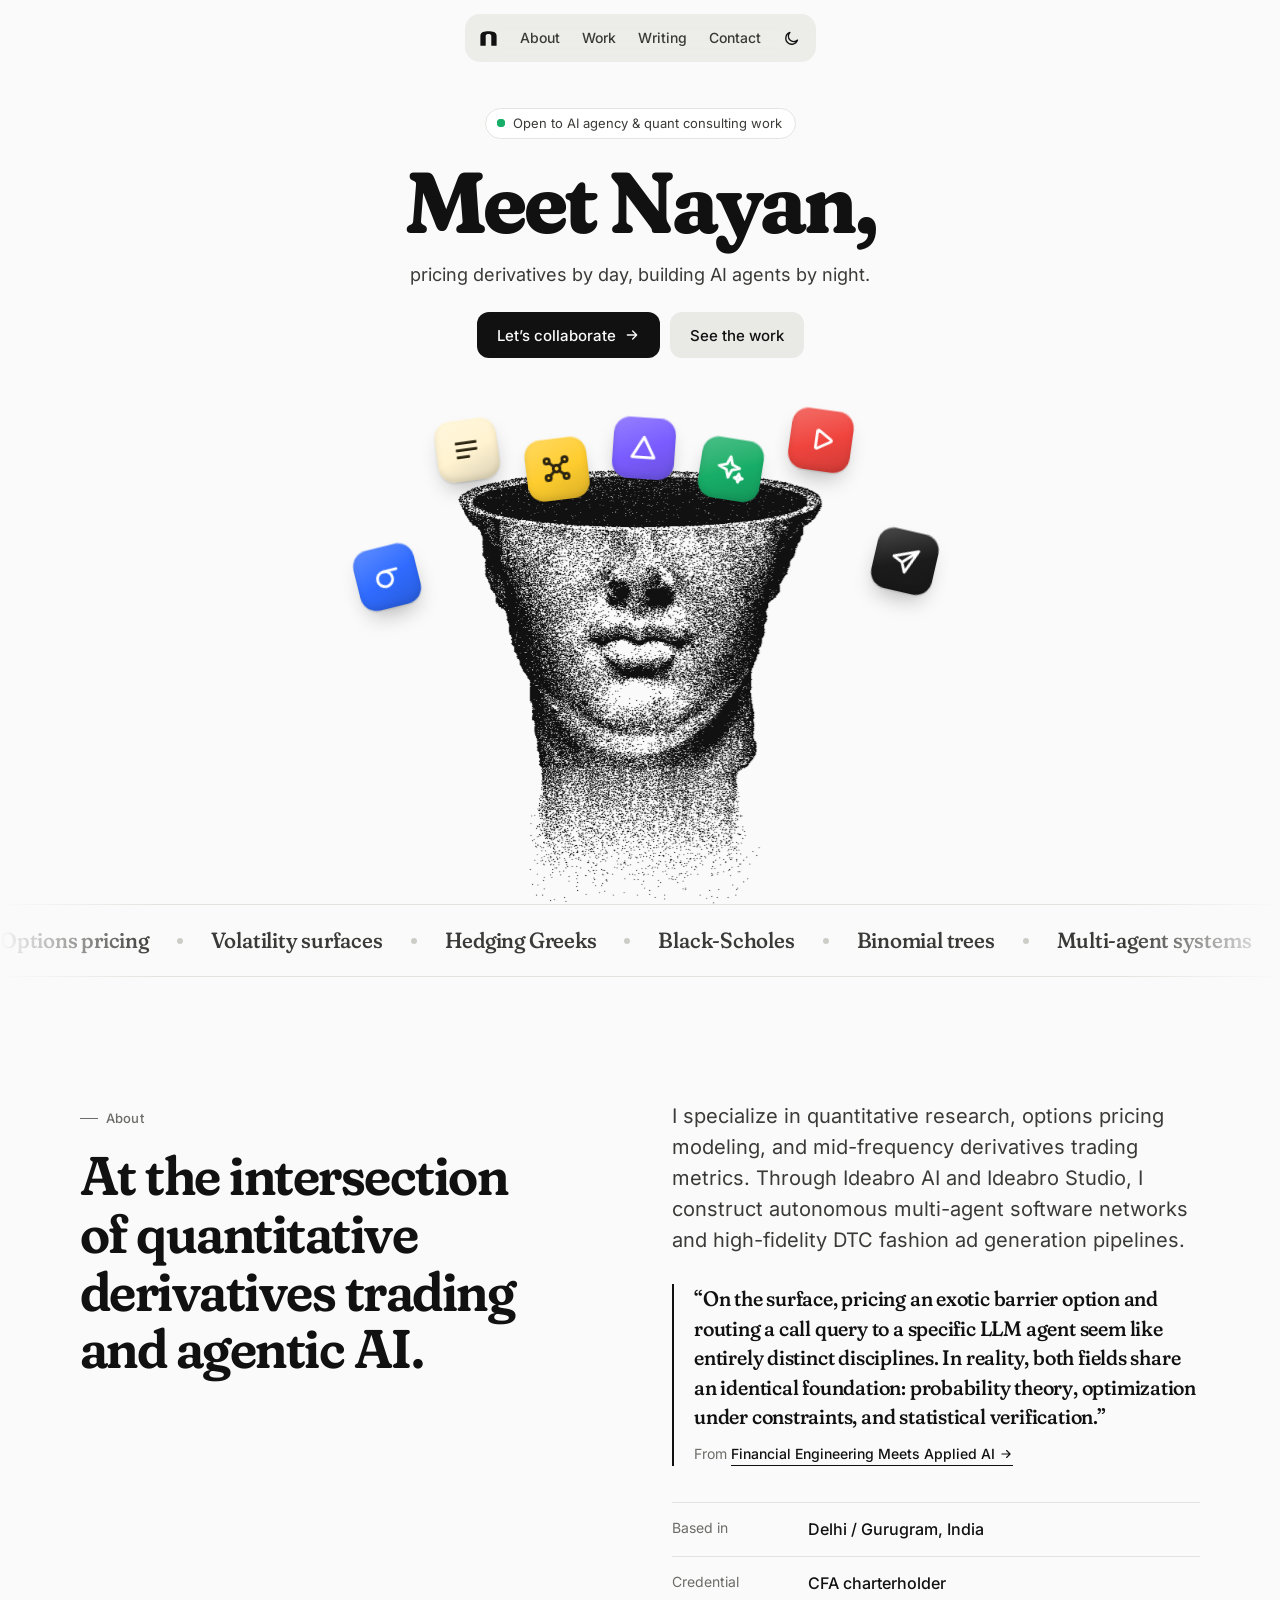
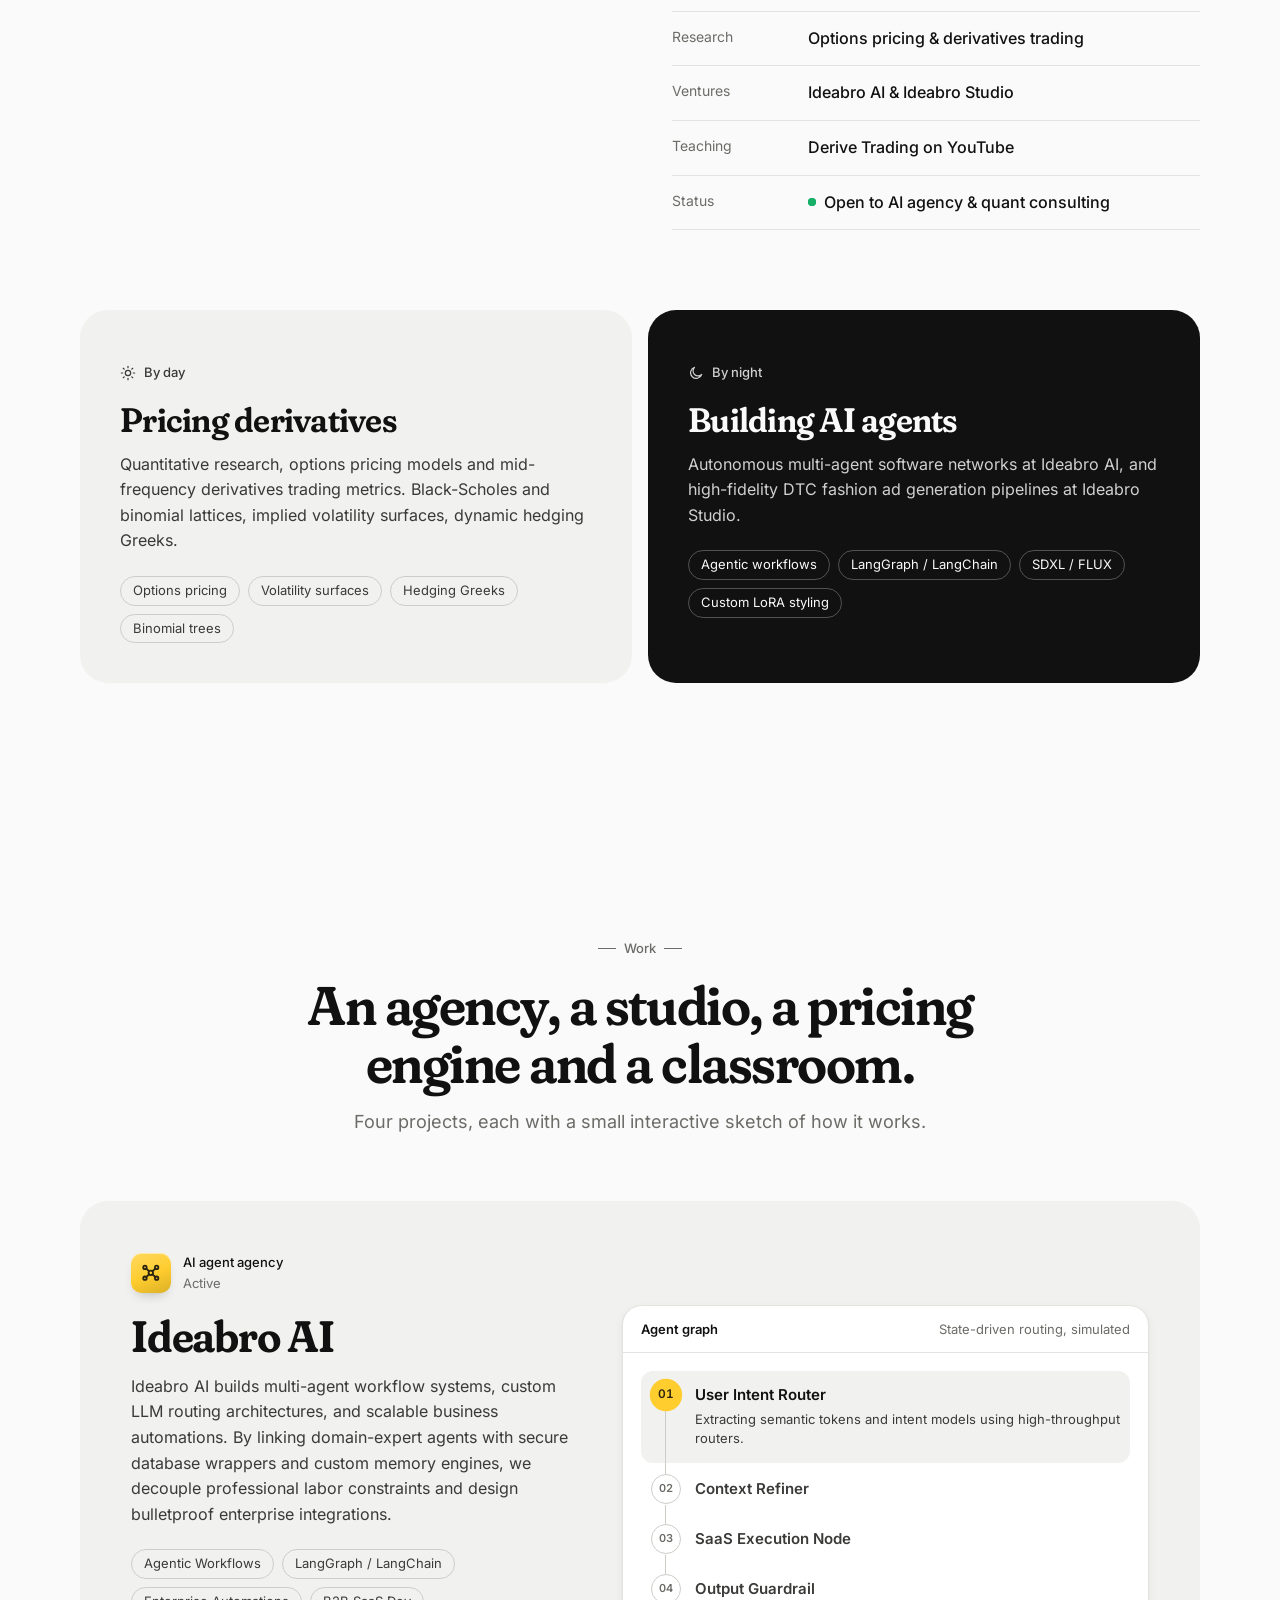
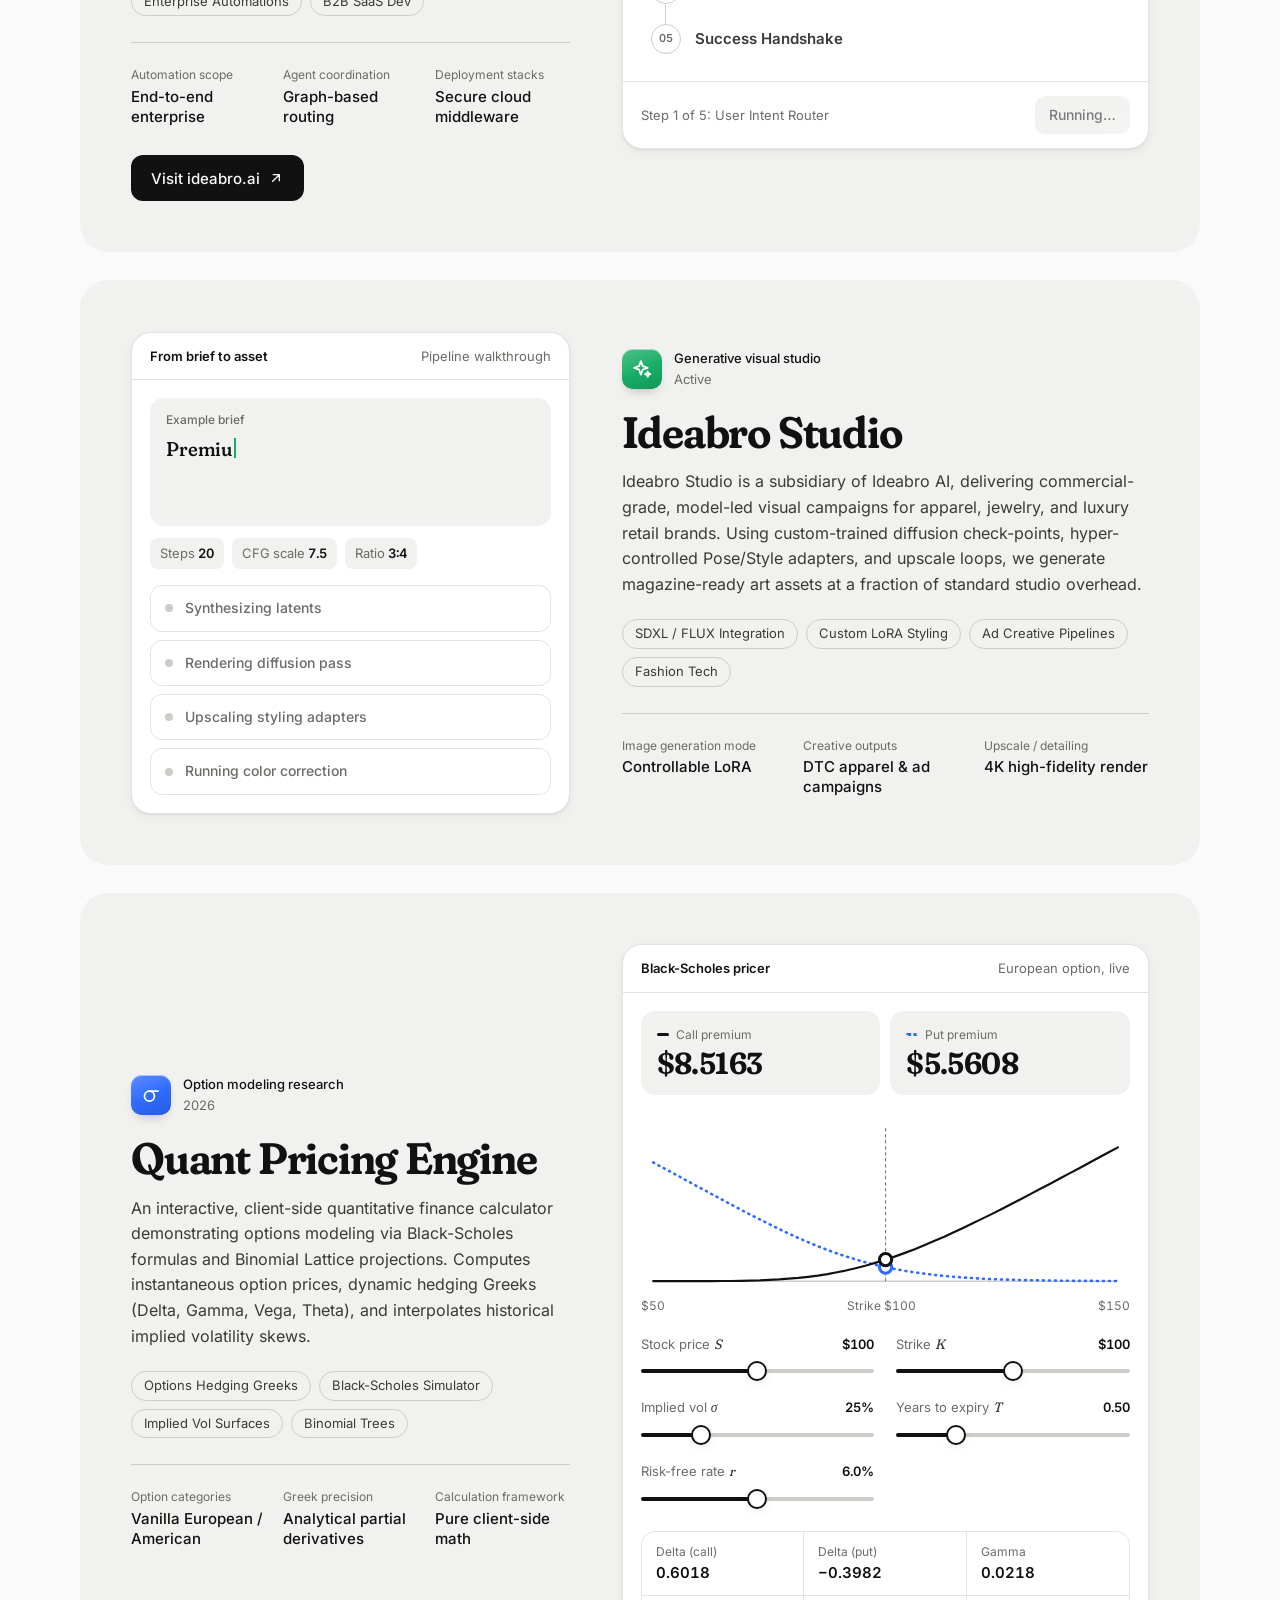
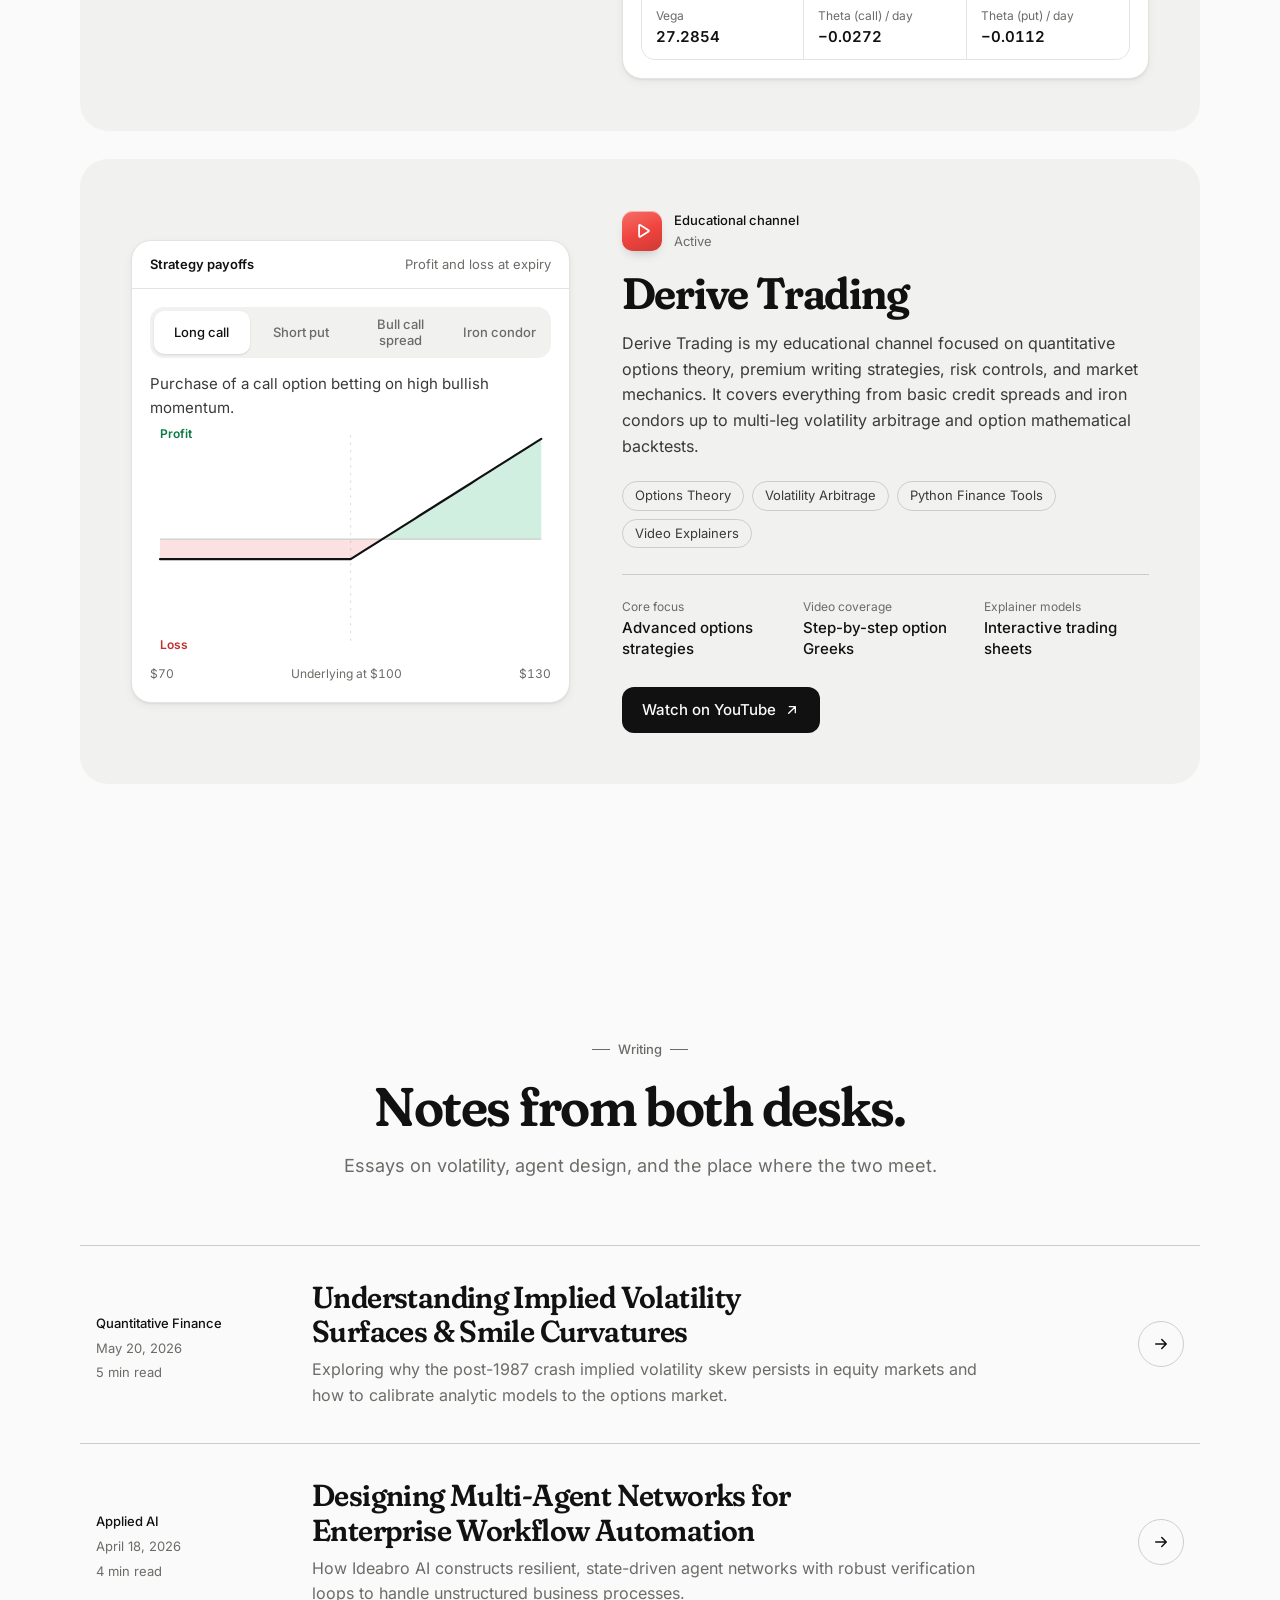
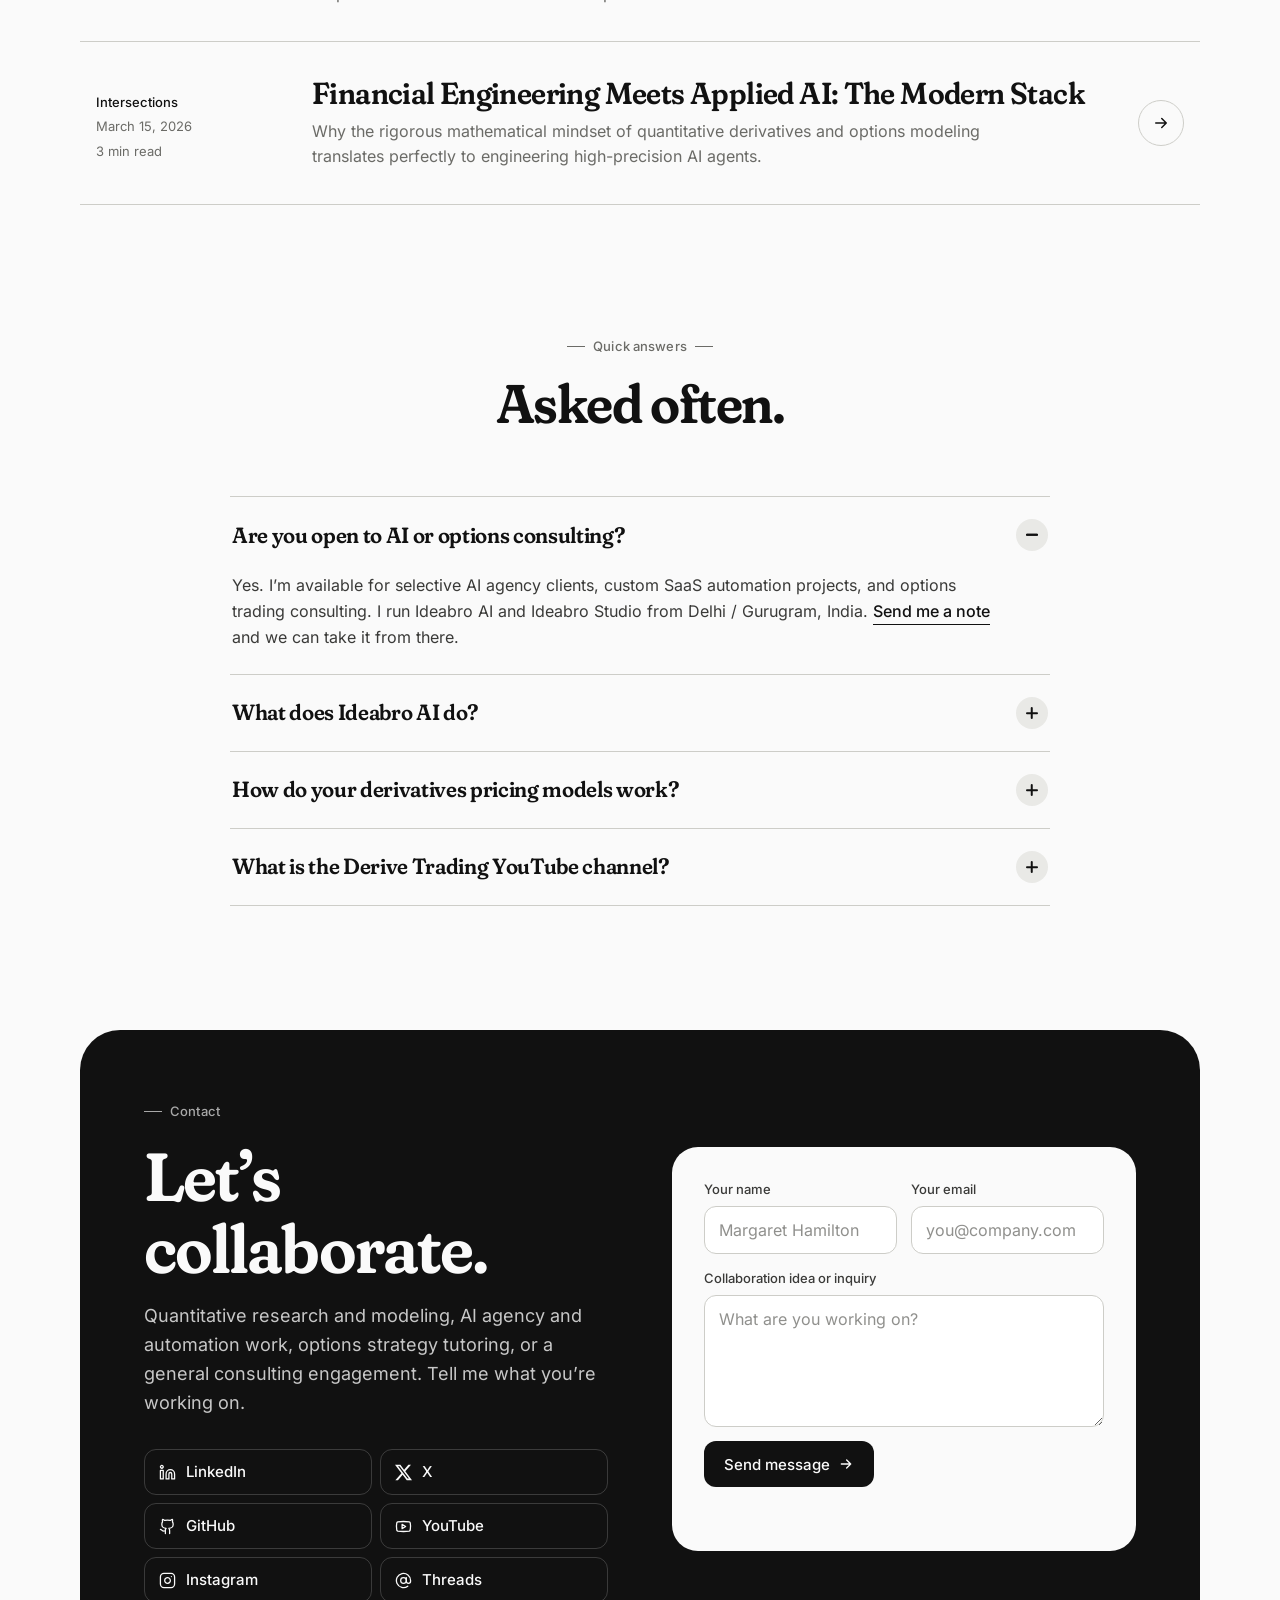
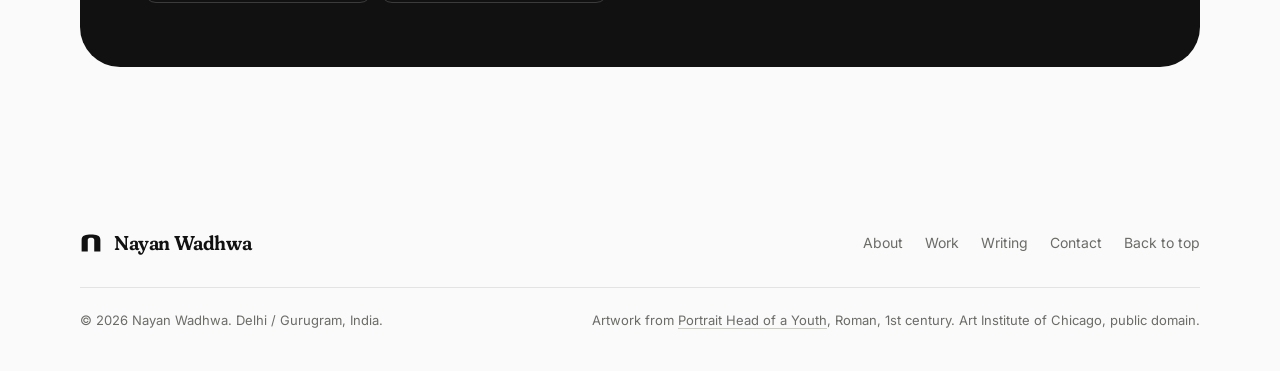
==== index.html @ 9f478b55 "Build personal portfolio site for Nayan Wadhwa A static, dependency-free site in an off-white, serif" ====
<!doctype html>
<html lang="en" data-theme="light">
<head>
  <meta charset="utf-8">
  <meta name="viewport" content="width=device-width, initial-scale=1, viewport-fit=cover">
  <title>Nayan Wadhwa, CFA | Quant researcher and founder of Ideabro AI</title>
  <meta name="description" content="Nayan Wadhwa, CFA. Pricing derivatives by day, building AI agents by night. Quantitative researcher and founder of Ideabro AI and Ideabro Studio, based in Delhi / Gurugram, India.">
  <meta name="author" content="Nayan Wadhwa">
  <meta name="theme-color" content="#fafafa">
  <link rel="canonical" href="https://nayanwadhwa.com/">

  <meta property="og:type" content="website">
  <meta property="og:site_name" content="Nayan Wadhwa">
  <meta property="og:title" content="Nayan Wadhwa, CFA | Quant researcher and founder of Ideabro AI">
  <meta property="og:description" content="Pricing derivatives by day, building AI agents by night.">
  <meta property="og:url" content="https://nayanwadhwa.com/">
  <meta property="og:image" content="https://nayanwadhwa.com/assets/img/og-image.png">
  <meta property="og:image:width" content="1200">
  <meta property="og:image:height" content="630">
  <meta property="og:image:alt" content="Meet Nayan: a stippled marble head, open at the top, with colourful icons floating out of it.">
  <meta name="twitter:card" content="summary_large_image">
  <meta name="twitter:creator" content="@thenayanwadhwa">

  <link rel="icon" href="favicon.svg" type="image/svg+xml">
  <link rel="apple-touch-icon" href="assets/img/apple-touch-icon.png">
  <link rel="manifest" href="site.webmanifest">
  <link rel="preload" href="assets/fonts/fraunces-var.woff2" as="font" type="font/woff2" crossorigin>
  <link rel="preload" href="assets/fonts/inter-var.woff2" as="font" type="font/woff2" crossorigin>

  <script>
    (function (d) {
      var r = d.documentElement;
      r.classList.add('js');
      try {
        var t = localStorage.getItem('nw-theme');
        if (t === 'dark' || t === 'light') r.setAttribute('data-theme', t);
      } catch (e) {}
      // If the main script never arrives, show everything anyway.
      setTimeout(function () {
        if (!r.classList.contains('is-ready')) r.classList.add('is-ready', 'no-motion');
      }, 3000);
    })(document);
  </script>
  <link rel="stylesheet" href="assets/css/styles.css">

  <script type="application/ld+json">
  {
    "@context": "https://schema.org",
    "@graph": [
      {
        "@type": "Person",
        "@id": "https://nayanwadhwa.com/#nayan",
        "name": "Nayan Wadhwa",
        "honorificSuffix": "CFA",
        "url": "https://nayanwadhwa.com/",
        "jobTitle": "Quantitative Researcher and Founder, Ideabro AI",
        "description": "Quantitative researcher specialising in options pricing and derivatives trading, and founder of Ideabro AI and Ideabro Studio.",
        "address": { "@type": "PostalAddress", "addressLocality": "Delhi / Gurugram", "addressCountry": "IN" },
        "worksFor": { "@type": "Organization", "name": "Ideabro AI", "url": "https://ideabro.ai" },
        "knowsAbout": ["Quantitative research", "Options pricing", "Derivatives trading", "Implied volatility surfaces", "Agentic AI", "Multi-agent systems", "Generative AI"],
        "sameAs": [
          "https://www.linkedin.com/in/nayanwadhwa/",
          "https://x.com/thenayanwadhwa",
          "https://github.com/thenayanwadhwa",
          "https://www.youtube.com/@thenayanwadhwa",
          "https://www.instagram.com/thenayanwadhwa",
          "https://www.threads.net/@thenayanwadhwa"
        ]
      },
      {
        "@type": "WebSite",
        "@id": "https://nayanwadhwa.com/#site",
        "url": "https://nayanwadhwa.com/",
        "name": "Nayan Wadhwa",
        "author": { "@id": "https://nayanwadhwa.com/#nayan" }
      }
    ]
  }
  </script>
</head>
<body>
  <!-- Icon sprite -->
  <svg width="0" height="0" style="position:absolute" aria-hidden="true" focusable="false">
    <symbol id="i-logo" viewBox="120 126 272 240"><path fill="currentColor" d="M140 350V205c0-53 55-63 116-63s116 10 116 63v145h-76V205c0-17-18-25-40-25s-40 8-40 25v145z"/></symbol>
    <symbol id="i-arrow" viewBox="0 0 24 24"><path fill="none" stroke="currentColor" stroke-width="2" stroke-linecap="round" stroke-linejoin="round" d="M5 12h14M13 6l6 6-6 6"/></symbol>
    <symbol id="i-out" viewBox="0 0 24 24"><path fill="none" stroke="currentColor" stroke-width="2" stroke-linecap="round" stroke-linejoin="round" d="M7 17 17 7M8 7h9v9"/></symbol>
    <symbol id="i-sun" viewBox="0 0 24 24"><circle cx="12" cy="12" r="4"/><path d="M12 2v2M12 20v2M4.9 4.9l1.4 1.4M17.7 17.7l1.4 1.4M2 12h2M20 12h2M6.3 17.7l-1.4 1.4M19.1 4.9l-1.4 1.4"/></symbol>
    <symbol id="i-moon" viewBox="0 0 24 24"><path d="M20.5 14.2A8.5 8.5 0 1 1 9.8 3.5a7 7 0 0 0 10.7 10.7z"/></symbol>
    <symbol id="t-quant" viewBox="0 0 24 24"><circle cx="10.5" cy="13.5" r="5.5"/><path d="M10.5 8H20"/></symbol>
    <symbol id="t-writing" viewBox="0 0 24 24"><path d="M5 7h14M5 12h14M5 17h8"/></symbol>
    <symbol id="t-agents" viewBox="0 0 24 24"><path d="M10.2 10.3 6.9 7.3M13.8 10.3l3.3-3M10.2 13.7l-3.3 3M13.8 13.7l3.3 3"/><circle cx="12" cy="12" r="2.5"/><circle cx="5.5" cy="6" r="1.9"/><circle cx="18.5" cy="6" r="1.9"/><circle cx="5.5" cy="18" r="1.9"/><circle cx="18.5" cy="18" r="1.9"/></symbol>
    <symbol id="t-about" viewBox="0 0 24 24"><path d="M12 4.5 20 19H4z"/></symbol>
    <symbol id="t-studio" viewBox="0 0 24 24"><path class="fill" d="M11 3.5 13 9l5.5 2L13 13l-2 5.5L9 13l-5.5-2L9 9zM18.5 15l.9 2.1 2.1.9-2.1.9-.9 2.1-.9-2.1-2.1-.9 2.1-.9z"/></symbol>
    <symbol id="t-derive" viewBox="0 0 24 24"><path class="fill" d="M9 6.2v11.6a.8.8 0 0 0 1.2.7l9.3-5.8a.8.8 0 0 0 0-1.4l-9.3-5.8a.8.8 0 0 0-1.2.7z"/></symbol>
    <symbol id="t-contact" viewBox="0 0 24 24"><path d="M20.5 3.5 13.6 20.3l-3.2-6.7-6.7-3.2zM10.4 13.6l10.1-10.1"/></symbol>
    <symbol id="s-linkedin" viewBox="0 0 24 24"><g fill="none" stroke="currentColor" stroke-width="1.8" stroke-linecap="round" stroke-linejoin="round"><path d="M16 8a6 6 0 0 1 6 6v7h-4v-7a2 2 0 0 0-4 0v7h-4v-7a6 6 0 0 1 6-6z"/><rect width="4" height="12" x="2" y="9"/><circle cx="4" cy="4" r="2"/></g></symbol>
    <symbol id="s-x" viewBox="0 0 24 24"><path fill="currentColor" d="M18.901 1.153h3.68l-8.04 9.19L24 22.846h-7.406l-5.8-7.584-6.638 7.584H.474l8.6-9.83L0 1.154h7.594l5.243 6.932ZM17.61 20.644h2.039L6.486 3.24H4.298Z"/></symbol>
    <symbol id="s-github" viewBox="0 0 24 24"><g fill="none" stroke="currentColor" stroke-width="1.8" stroke-linecap="round" stroke-linejoin="round"><path d="M15 22v-4a4.8 4.8 0 0 0-1-3.5c3 0 6-2 6-5.5.08-1.25-.27-2.48-1-3.5.28-1.15.28-2.35 0-3.5 0 0-1 0-3 1.5-2.64-.5-5.36-.5-8 0C6 2 5 2 5 2c-.3 1.15-.3 2.35 0 3.5A5.403 5.403 0 0 0 4 9c0 3.5 3 5.5 6 5.5-.39.49-.68 1.05-.85 1.65-.17.6-.22 1.23-.15 1.85v4"/><path d="M9 18c-4.51 2-5-2-7-2"/></g></symbol>
    <symbol id="s-youtube" viewBox="0 0 24 24"><g fill="none" stroke="currentColor" stroke-width="1.8" stroke-linecap="round" stroke-linejoin="round"><path d="M2.5 17a24.12 24.12 0 0 1 0-10 2 2 0 0 1 1.4-1.4 49.56 49.56 0 0 1 16.2 0A2 2 0 0 1 21.5 7a24.12 24.12 0 0 1 0 10 2 2 0 0 1-1.4 1.4 49.55 49.55 0 0 1-16.2 0A2 2 0 0 1 2.5 17"/><path d="m10 15 5-3-5-3z"/></g></symbol>
    <symbol id="s-instagram" viewBox="0 0 24 24"><g fill="none" stroke="currentColor" stroke-width="1.8" stroke-linecap="round" stroke-linejoin="round"><rect width="20" height="20" x="2" y="2" rx="5" ry="5"/><path d="M16 11.37A4 4 0 1 1 12.63 8 4 4 0 0 1 16 11.37z"/><path d="M17.5 6.5h.01"/></g></symbol>
    <symbol id="s-threads" viewBox="0 0 24 24"><g fill="none" stroke="currentColor" stroke-width="1.8" stroke-linecap="round" stroke-linejoin="round"><circle cx="12" cy="12" r="4"/><path d="M16 8v5a3 3 0 0 0 6 0v-1a10 10 0 1 0-4 8"/></g></symbol>
  </svg>

  <a class="skip" href="#main">Skip to content</a>

  <header class="nav" data-nav>
    <nav class="nav__pill" aria-label="Primary">
      <a class="nav__logo" href="#top" aria-label="Nayan Wadhwa, back to top">
        <svg aria-hidden="true"><use href="#i-logo"/></svg>
      </a>
      <ul class="nav__links">
        <li><a href="#about">About</a></li>
        <li><a href="#work">Work</a></li>
        <li><a href="#writing">Writing</a></li>
        <li><a href="#contact">Contact</a></li>
        <li class="nav__thumb" aria-hidden="true"></li>
      </ul>
      <button class="nav__theme" type="button" data-theme-toggle aria-pressed="false" aria-label="Switch to dark theme">
        <svg class="i-moon" aria-hidden="true"><use href="#i-moon"/></svg>
        <svg class="i-sun" aria-hidden="true"><use href="#i-sun"/></svg>
      </button>
    </nav>
  </header>

  <main id="main">
    <!-- Hero -->
    <section class="hero" id="top">
      <p class="hero__status" data-enter style="--i:0"><span class="dot" aria-hidden="true"></span>Open to AI agency &amp; quant consulting work</p>

      <h1 class="hero__title">
        <span data-enter style="--i:1">Meet</span>
        <span data-enter style="--i:2">Nayan<span class="sr-only"> Wadhwa, CFA</span>,</span>
      </h1>

      <div class="hero__sub" data-enter style="--i:3">
        <p class="sr-only">Pricing derivatives by day, building AI agents by night. Quant researcher, CFA charterholder and founder of Ideabro AI.</p>
        <div class="rotator" data-rotator aria-hidden="true">
          <span class="rotator__item is-active">pricing derivatives by day, building AI agents by night.</span>
          <span class="rotator__item">quant researcher, CFA charterholder and founder of Ideabro AI.</span>
          <span class="rotator__item">at the intersection of quantitative derivatives trading and agentic AI.</span>
        </div>
      </div>

      <div class="hero__cta" data-enter style="--i:4">
        <a class="btn btn--primary" href="#contact">Let’s collaborate <svg aria-hidden="true"><use href="#i-arrow"/></svg></a>
        <a class="btn btn--quiet" href="#work">See the work</a>
      </div>

      <div class="mind" data-mind>
        <div class="mind__stage">
          <img class="mind__head mind__head--light" src="assets/img/head-light-500.webp"
               srcset="assets/img/head-light-500.webp 500w, assets/img/head-light-1000.webp 1000w"
               sizes="(min-width: 760px) 440px, 68vw" width="1000" height="1150"
               alt="A stippled classical marble head, open at the top, with ideas floating out of it."
               fetchpriority="high" decoding="async" draggable="false">
          <img class="mind__head mind__head--dark" src="assets/img/head-dark-500.webp"
               srcset="assets/img/head-dark-500.webp 500w, assets/img/head-dark-1000.webp 1000w"
               sizes="(min-width: 760px) 440px, 68vw" width="1000" height="1150"
               alt="A stippled classical marble head, open at the top, with ideas floating out of it."
               loading="lazy" decoding="async" draggable="false">

          <ul aria-label="What’s on Nayan’s mind">
            <li class="slot" style="--x:12;--y:38;--xm:7;--ym:33;--depth:1.3">
              <a class="tile" href="#pricing-engine" style="--r:-14deg;--i:0;--dur:6.2s">
                <span class="tile__face t-quant"><svg aria-hidden="true"><use href="#t-quant"/></svg></span>
                <span class="tile__tip">Quant Pricing Engine</span>
              </a>
            </li>
            <li class="slot" style="--x:24;--y:14;--xm:18;--ym:15;--depth:0.85">
              <a class="tile" href="#writing" style="--r:-8deg;--i:1;--dur:7.1s;--delay:-2s">
                <span class="tile__face t-writing"><svg aria-hidden="true"><use href="#t-writing"/></svg></span>
                <span class="tile__tip">Writing</span>
              </a>
            </li>
            <li class="slot" style="--x:37.5;--y:17.5;--xm:31;--ym:31.5;--depth:0.5">
              <a class="tile" href="#ideabro-ai" style="--r:-7deg;--i:2;--dur:5.6s;--delay:-1s">
                <span class="tile__face t-agents"><svg aria-hidden="true"><use href="#t-agents"/></svg></span>
                <span class="tile__tip">Ideabro AI</span>
              </a>
            </li>
            <li class="slot" style="--x:50.5;--y:13.5;--xm:50;--ym:29.5;--depth:0.35">
              <a class="tile" href="#about" style="--r:4deg;--i:3;--dur:6.8s;--delay:-3s">
                <span class="tile__face t-about"><svg aria-hidden="true"><use href="#t-about"/></svg></span>
                <span class="tile__tip">About Nayan</span>
              </a>
            </li>
            <li class="slot" style="--x:63.5;--y:17.5;--xm:69;--ym:31.5;--depth:0.5">
              <a class="tile" href="#ideabro-studio" style="--r:9deg;--i:4;--dur:5.9s;--delay:-4s">
                <span class="tile__face t-studio"><svg aria-hidden="true"><use href="#t-studio"/></svg></span>
                <span class="tile__tip">Ideabro Studio</span>
              </a>
            </li>
            <li class="slot" style="--x:77;--y:12;--xm:82;--ym:13.5;--depth:0.85">
              <a class="tile" href="#derive-trading" style="--r:8deg;--i:5;--dur:7.4s;--delay:-1.5s">
                <span class="tile__face t-derive"><svg aria-hidden="true"><use href="#t-derive"/></svg></span>
                <span class="tile__tip">Derive Trading</span>
              </a>
            </li>
            <li class="slot" style="--x:89.5;--y:35;--xm:93;--ym:31;--depth:1.3">
              <a class="tile" href="#contact" style="--r:13deg;--i:6;--dur:6.5s;--delay:-2.5s">
                <span class="tile__face t-contact"><svg aria-hidden="true"><use href="#t-contact"/></svg></span>
                <span class="tile__tip">Say hello</span>
              </a>
            </li>
          </ul>
        </div>
      </div>
    </section>

    <!-- Marquee -->
    <div class="marquee" aria-hidden="true">
      <div class="marquee__track">
        <span>Options pricing</span><i></i><span>Volatility surfaces</span><i></i><span>Hedging Greeks</span><i></i><span>Black-Scholes</span><i></i><span>Binomial trees</span><i></i><span>Multi-agent systems</span><i></i><span>LangGraph</span><i></i><span>LLM routing</span><i></i><span>Diffusion pipelines</span><i></i><span>Custom LoRA</span><i></i><span>Volatility arbitrage</span><i></i><span>Python</span><i></i>
      </div>
      <div class="marquee__track" aria-hidden="true">
        <span>Options pricing</span><i></i><span>Volatility surfaces</span><i></i><span>Hedging Greeks</span><i></i><span>Black-Scholes</span><i></i><span>Binomial trees</span><i></i><span>Multi-agent systems</span><i></i><span>LangGraph</span><i></i><span>LLM routing</span><i></i><span>Diffusion pipelines</span><i></i><span>Custom LoRA</span><i></i><span>Volatility arbitrage</span><i></i><span>Python</span><i></i>
      </div>
    </div>

    <!-- About -->
    <section class="section" id="about" aria-labelledby="about-title">
      <div class="wrap about__grid">
        <div class="about__intro" data-reveal>
          <p class="eyebrow">About</p>
          <h2 class="display" id="about-title">At the intersection of quantitative derivatives trading and agentic AI.</h2>
        </div>

        <div data-reveal style="--i:1">
          <p class="about__lead">I specialize in quantitative research, options pricing modeling, and mid-frequency derivatives trading metrics. Through Ideabro AI and Ideabro Studio, I construct autonomous multi-agent software networks and high-fidelity DTC fashion ad generation pipelines.</p>

          <blockquote class="pull">
            <p>“On the surface, pricing an exotic barrier option and routing a call query to a specific LLM agent seem like entirely distinct disciplines. In reality, both fields share an identical foundation: probability theory, optimization under constraints, and statistical verification.”</p>
            <footer>From <a class="link" href="writing/quant-ai-convergence.html">Financial Engineering Meets Applied AI <svg aria-hidden="true"><use href="#i-arrow"/></svg></a></footer>
          </blockquote>

          <dl class="facts">
            <div><dt>Based in</dt><dd>Delhi / Gurugram, India</dd></div>
            <div><dt>Credential</dt><dd>CFA charterholder</dd></div>
            <div><dt>Research</dt><dd>Options pricing &amp; derivatives trading</dd></div>
            <div><dt>Ventures</dt><dd>Ideabro AI &amp; Ideabro Studio</dd></div>
            <div><dt>Teaching</dt><dd>Derive Trading on YouTube</dd></div>
            <div><dt>Status</dt><dd><span class="dot" aria-hidden="true"></span>Open to AI agency &amp; quant consulting</dd></div>
          </dl>
        </div>
      </div>

      <div class="wrap duo">
        <article class="duo__card" data-reveal>
          <p class="duo__when"><svg aria-hidden="true"><use href="#i-sun"/></svg>By day</p>
          <h3>Pricing derivatives</h3>
          <p>Quantitative research, options pricing models and mid-frequency derivatives trading metrics. Black-Scholes and binomial lattices, implied volatility surfaces, dynamic hedging Greeks.</p>
          <ul class="chips" aria-label="Topics">
            <li>Options pricing</li><li>Volatility surfaces</li><li>Hedging Greeks</li><li>Binomial trees</li>
          </ul>
        </article>
        <article class="duo__card duo__card--night" data-reveal style="--i:1">
          <p class="duo__when"><svg aria-hidden="true"><use href="#i-moon"/></svg>By night</p>
          <h3>Building AI agents</h3>
          <p>Autonomous multi-agent software networks at Ideabro AI, and high-fidelity DTC fashion ad generation pipelines at Ideabro Studio.</p>
          <ul class="chips" aria-label="Topics">
            <li>Agentic workflows</li><li>LangGraph / LangChain</li><li>SDXL / FLUX</li><li>Custom LoRA styling</li>
          </ul>
        </article>
      </div>
    </section>

    <!-- Work -->
    <section class="section" id="work" aria-labelledby="work-title">
      <div class="wrap">
        <header class="section__head" data-reveal>
          <p class="eyebrow">Work</p>
          <h2 class="display" id="work-title">An agency, a studio, a pricing engine and a classroom.</h2>
          <p class="section__lede">Four projects, each with a small interactive sketch of how it works.</p>
        </header>

        <div class="projects">
          <!-- Ideabro AI -->
          <article class="project" id="ideabro-ai" data-reveal>
            <div class="project__info">
              <p class="project__meta"><span class="tile__face t-agents"><svg aria-hidden="true"><use href="#t-agents"/></svg></span><span><b>AI agent agency</b>Active</span></p>
              <h3>Ideabro AI</h3>
              <p class="project__text">Ideabro AI builds multi-agent workflow systems, custom LLM routing architectures, and scalable business automations. By linking domain-expert agents with secure database wrappers and custom memory engines, we decouple professional labor constraints and design bulletproof enterprise integrations.</p>
              <ul class="chips" aria-label="Focus areas">
                <li>Agentic Workflows</li><li>LangGraph / LangChain</li><li>Enterprise Automations</li><li>B2B SaaS Dev</li>
              </ul>
              <dl class="specs">
                <div><dt>Automation scope</dt><dd>End-to-end enterprise</dd></div>
                <div><dt>Agent coordination</dt><dd>Graph-based routing</dd></div>
                <div><dt>Deployment stacks</dt><dd>Secure cloud middleware</dd></div>
              </dl>
              <p class="project__cta"><a class="btn btn--primary" href="https://ideabro.ai" target="_blank" rel="noopener">Visit ideabro.ai <svg class="i-out" aria-hidden="true"><use href="#i-out"/></svg></a></p>
            </div>

            <div class="demo" data-graph>
              <div class="demo__bar"><b>Agent graph</b><span>State-driven routing, simulated</span></div>
              <div class="demo__body">
                <ol class="steps is-static">
                  <li class="step" data-name="User Intent Router"><span class="step__n">01</span><div><b>User Intent Router</b><p><span>Extracting semantic tokens and intent models using high-throughput routers.</span></p></div></li>
                  <li class="step" data-name="Context Refiner"><span class="step__n">02</span><div><b>Context Refiner</b><p><span>Injecting custom internal agent memory arrays and past conversation historical files.</span></p></div></li>
                  <li class="step" data-name="SaaS Execution Node"><span class="step__n">03</span><div><b>SaaS Execution Node</b><p><span>Querying B2B database endpoints and orchestrating client workflow integrations.</span></p></div></li>
                  <li class="step" data-name="Output Guardrail"><span class="step__n">04</span><div><b>Output Guardrail</b><p><span>Running deterministic validation loops and checking formats against strict schemas.</span></p></div></li>
                  <li class="step" data-name="Success Handshake"><span class="step__n">05</span><div><b>Success Handshake</b><p><span>Delivering fully compiled outputs back to the central enterprise server.</span></p></div></li>
                </ol>
              </div>
              <div class="demo__foot">
                <span data-graph-status>Workflow ready</span>
                <button class="btn btn--quiet btn--small" type="button" data-graph-run>Run the graph</button>
              </div>
            </div>
          </article>

          <!-- Ideabro Studio -->
          <article class="project" id="ideabro-studio" data-reveal>
            <div class="project__info">
              <p class="project__meta"><span class="tile__face t-studio"><svg aria-hidden="true"><use href="#t-studio"/></svg></span><span><b>Generative visual studio</b>Active</span></p>
              <h3>Ideabro Studio</h3>
              <p class="project__text">Ideabro Studio is a subsidiary of Ideabro AI, delivering commercial-grade, model-led visual campaigns for apparel, jewelry, and luxury retail brands. Using custom-trained diffusion check-points, hyper-controlled Pose/Style adapters, and upscale loops, we generate magazine-ready art assets at a fraction of standard studio overhead.</p>
              <ul class="chips" aria-label="Focus areas">
                <li>SDXL / FLUX Integration</li><li>Custom LoRA Styling</li><li>Ad Creative Pipelines</li><li>Fashion Tech</li>
              </ul>
              <dl class="specs">
                <div><dt>Image generation mode</dt><dd>Controllable LoRA</dd></div>
                <div><dt>Creative outputs</dt><dd>DTC apparel &amp; ad campaigns</dd></div>
                <div><dt>Upscale / detailing</dt><dd>4K high-fidelity render</dd></div>
              </dl>
            </div>

            <div class="demo" data-studio>
              <div class="demo__bar"><b>From brief to asset</b><span>Pipeline walkthrough</span></div>
              <div class="demo__body">
                <p class="brief"><small>Example brief</small><span data-brief>Premium linen summer jacket worn by a male model on a New Delhi sunset terrace</span><span class="caret" aria-hidden="true"></span></p>
                <ul class="params" aria-label="Render settings">
                  <li>Steps <b>20</b></li><li>CFG scale <b>7.5</b></li><li>Ratio <b>3:4</b></li>
                </ul>
                <ol class="pipe" aria-label="Pipeline stages">
                  <li><i></i><span>Synthesizing latents</span></li>
                  <li><i></i><span>Rendering diffusion pass</span></li>
                  <li><i></i><span>Upscaling styling adapters</span></li>
                  <li><i></i><span>Running color correction</span></li>
                </ol>
              </div>
            </div>
          </article>

          <!-- Quant Pricing Engine -->
          <article class="project" id="pricing-engine" data-reveal>
            <div class="project__info">
              <p class="project__meta"><span class="tile__face t-quant"><svg aria-hidden="true"><use href="#t-quant"/></svg></span><span><b>Option modeling research</b>2026</span></p>
              <h3>Quant Pricing Engine</h3>
              <p class="project__text">An interactive, client-side quantitative finance calculator demonstrating options modeling via Black-Scholes formulas and Binomial Lattice projections. Computes instantaneous option prices, dynamic hedging Greeks (Delta, Gamma, Vega, Theta), and interpolates historical implied volatility skews.</p>
              <ul class="chips" aria-label="Focus areas">
                <li>Options Hedging Greeks</li><li>Black-Scholes Simulator</li><li>Implied Vol Surfaces</li><li>Binomial Trees</li>
              </ul>
              <dl class="specs">
                <div><dt>Option categories</dt><dd>Vanilla European / American</dd></div>
                <div><dt>Greek precision</dt><dd>Analytical partial derivatives</dd></div>
                <div><dt>Calculation framework</dt><dd>Pure client-side math</dd></div>
              </dl>
            </div>

            <div class="demo" data-pricer>
              <div class="demo__bar"><b>Black-Scholes pricer</b><span>European option, live</span></div>
              <div class="demo__body pricer">
                <div class="quotes">
                  <div class="quote"><span>Call premium</span><strong data-out="call">$8.5163</strong></div>
                  <div class="quote quote--put"><span>Put premium</span><strong data-out="put">$5.5608</strong></div>
                </div>

                <figure class="plot">
                  <svg class="chart" viewBox="0 0 320 116" role="img" aria-label="Call and put value plotted against the spot price">
                  <line class="axis" x1="8" y1="110" x2="312" y2="110"/>
                  <line class="grid" data-k-line x1="160" y1="10" x2="160" y2="110"/>
                  <line class="spot" data-s-line x1="160" y1="10" x2="160" y2="110"/>
                  <path class="curve curve--put" data-put-curve d=""/>
                  <path class="curve" data-call-curve d=""/>
                  <circle class="knob knob--put" data-put-knob cx="160" cy="110" r="4"/>
                  <circle class="knob" data-call-knob cx="160" cy="110" r="4"/>
                  </svg>
                  <figcaption class="plot__axis"><span>$50</span><span data-k-label>Strike $100</span><span>$150</span></figcaption>
                </figure>

                <div class="fields">
                  <label class="field"><span>Stock price <i>S</i></span><output data-val="S">$100</output>
                    <input type="range" data-in="S" min="50" max="150" step="1" value="100"></label>
                  <label class="field"><span>Strike <i>K</i></span><output data-val="K">$100</output>
                    <input type="range" data-in="K" min="50" max="150" step="1" value="100"></label>
                  <label class="field"><span>Implied vol <i>σ</i></span><output data-val="v">25%</output>
                    <input type="range" data-in="v" min="5" max="90" step="1" value="25"></label>
                  <label class="field"><span>Years to expiry <i>T</i></span><output data-val="T">0.50</output>
                    <input type="range" data-in="T" min="0.05" max="2" step="0.05" value="0.5"></label>
                  <label class="field"><span>Risk-free rate <i>r</i></span><output data-val="r">6.0%</output>
                    <input type="range" data-in="r" min="0" max="12" step="0.5" value="6"></label>
                </div>

                <dl class="greeks">
                  <div><dt>Delta (call)</dt><dd data-out="dCall">0.6018</dd></div>
                  <div><dt>Delta (put)</dt><dd data-out="dPut">−0.3982</dd></div>
                  <div><dt>Gamma</dt><dd data-out="gamma">0.0218</dd></div>
                  <div><dt>Vega</dt><dd data-out="vega">27.2854</dd></div>
                  <div><dt>Theta (call) / day</dt><dd data-out="tCall">−0.0272</dd></div>
                  <div><dt>Theta (put) / day</dt><dd data-out="tPut">−0.0112</dd></div>
                </dl>
              </div>
            </div>
          </article>

          <!-- Derive Trading -->
          <article class="project" id="derive-trading" data-reveal>
            <div class="project__info">
              <p class="project__meta"><span class="tile__face t-derive"><svg aria-hidden="true"><use href="#t-derive"/></svg></span><span><b>Educational channel</b>Active</span></p>
              <h3>Derive Trading</h3>
              <p class="project__text">Derive Trading is my educational channel focused on quantitative options theory, premium writing strategies, risk controls, and market mechanics. It covers everything from basic credit spreads and iron condors up to multi-leg volatility arbitrage and option mathematical backtests.</p>
              <ul class="chips" aria-label="Focus areas">
                <li>Options Theory</li><li>Volatility Arbitrage</li><li>Python Finance Tools</li><li>Video Explainers</li>
              </ul>
              <dl class="specs">
                <div><dt>Core focus</dt><dd>Advanced options strategies</dd></div>
                <div><dt>Video coverage</dt><dd>Step-by-step option Greeks</dd></div>
                <div><dt>Explainer models</dt><dd>Interactive trading sheets</dd></div>
              </dl>
              <p class="project__cta"><a class="btn btn--primary" href="https://www.youtube.com/@thenayanwadhwa" target="_blank" rel="noopener">Watch on YouTube <svg class="i-out" aria-hidden="true"><use href="#i-out"/></svg></a></p>
            </div>

            <div class="demo" data-payoff>
              <div class="demo__bar"><b>Strategy payoffs</b><span>Profit and loss at expiry</span></div>
              <div class="demo__body">
                <div class="segmented" role="group" aria-label="Options strategy">
                  <button type="button" data-strategy="long-call" aria-pressed="true">Long call</button>
                  <button type="button" data-strategy="short-put" aria-pressed="false">Short put</button>
                  <button type="button" data-strategy="bull-call" aria-pressed="false">Bull call spread</button>
                  <button type="button" data-strategy="iron-condor" aria-pressed="false">Iron condor</button>
                </div>
                <p class="payoff__desc" id="payoff-desc" data-payoff-desc aria-live="polite">Purchase of a call option betting on high bullish momentum.</p>
                <figure class="plot">
                  <div class="plot__canvas">
                  <svg class="chart" viewBox="0 0 320 190" role="img" aria-labelledby="payoff-desc">
                  <defs>
                    <clipPath id="clip-profit"><rect x="0" y="0" width="320" height="95"/></clipPath>
                    <clipPath id="clip-loss"><rect x="0" y="95" width="320" height="101"/></clipPath>
                  </defs>
                  <line class="grid" x1="160" y1="12" x2="160" y2="178"/>
                  <path class="area--profit" clip-path="url(#clip-profit)" data-area d="M8 111L160 111L312 15L312 95L8 95Z"/>
                  <path class="area--loss" clip-path="url(#clip-loss)" data-area d="M8 111L160 111L312 15L312 95L8 95Z"/>
                  <line class="zero" x1="8" y1="95" x2="312" y2="95"/>
                  <path class="curve" data-line d="M8 111L160 111L312 15"/>
                  </svg>
                  <span class="plot__tag plot__tag--profit" aria-hidden="true">Profit</span>
                  <span class="plot__tag plot__tag--loss" aria-hidden="true">Loss</span>
                  </div>
                  <figcaption class="plot__axis"><span>$70</span><span>Underlying at $100</span><span>$130</span></figcaption>
                </figure>
              </div>
            </div>
          </article>
        </div>
      </div>
    </section>

    <!-- Writing -->
    <section class="section" id="writing" aria-labelledby="writing-title">
      <div class="wrap">
        <header class="section__head" data-reveal>
          <p class="eyebrow">Writing</p>
          <h2 class="display" id="writing-title">Notes from both desks.</h2>
          <p class="section__lede">Essays on volatility, agent design, and the place where the two meet.</p>
        </header>

        <div class="posts">
          <article class="post" data-reveal>
            <p class="post__meta"><b>Quantitative Finance</b><time datetime="2026-05-20">May 20, 2026</time><span>5 min read</span></p>
            <div>
              <h3><a href="writing/derivatives-vol-surface.html">Understanding Implied Volatility Surfaces &amp; Smile Curvatures</a></h3>
              <p>Exploring why the post-1987 crash implied volatility skew persists in equity markets and how to calibrate analytic models to the options market.</p>
            </div>
            <span class="post__go" aria-hidden="true"><svg><use href="#i-arrow"/></svg></span>
          </article>
          <article class="post" data-reveal style="--i:1">
            <p class="post__meta"><b>Applied AI</b><time datetime="2026-04-18">April 18, 2026</time><span>4 min read</span></p>
            <div>
              <h3><a href="writing/agentic-ai-operations.html">Designing Multi-Agent Networks for Enterprise Workflow Automation</a></h3>
              <p>How Ideabro AI constructs resilient, state-driven agent networks with robust verification loops to handle unstructured business processes.</p>
            </div>
            <span class="post__go" aria-hidden="true"><svg><use href="#i-arrow"/></svg></span>
          </article>
          <article class="post" data-reveal style="--i:2">
            <p class="post__meta"><b>Intersections</b><time datetime="2026-03-15">March 15, 2026</time><span>3 min read</span></p>
            <div>
              <h3><a href="writing/quant-ai-convergence.html">Financial Engineering Meets Applied AI: The Modern Stack</a></h3>
              <p>Why the rigorous mathematical mindset of quantitative derivatives and options modeling translates perfectly to engineering high-precision AI agents.</p>
            </div>
            <span class="post__go" aria-hidden="true"><svg><use href="#i-arrow"/></svg></span>
          </article>
        </div>
      </div>
    </section>

    <!-- Quick answers -->
    <section class="section" id="answers" aria-labelledby="answers-title" style="padding-top:0">
      <div class="wrap">
        <header class="section__head" data-reveal>
          <p class="eyebrow">Quick answers</p>
          <h2 class="display" id="answers-title">Asked often.</h2>
        </header>

        <div class="faq" data-reveal>
          <details name="faq" open>
            <summary>Are you open to AI or options consulting?<i aria-hidden="true"></i></summary>
            <div class="faq__body">
              <p>Yes. I’m available for selective AI agency clients, custom SaaS automation projects, and options trading consulting. I run Ideabro AI and Ideabro Studio from Delhi / Gurugram, India. <a class="link" href="#contact">Send me a note</a> and we can take it from there.</p>
            </div>
          </details>
          <details name="faq">
            <summary>What does Ideabro AI do?<i aria-hidden="true"></i></summary>
            <div class="faq__body">
              <p>Ideabro AI builds multi-agent workflow systems, custom LLM routing architectures, and scalable business automations for enterprises. Ideabro Studio is its subsidiary, delivering model-led visual campaigns for apparel, jewelry, and luxury retail brands.</p>
            </div>
          </details>
          <details name="faq">
            <summary>How do your derivatives pricing models work?<i aria-hidden="true"></i></summary>
            <div class="faq__body">
              <p>The Quant Pricing Engine models options with Black-Scholes formulas and binomial lattice projections. It computes option prices and the dynamic hedging Greeks (Delta, Gamma, Vega, Theta), and interpolates implied volatility skews. You can <a class="link" href="#pricing-engine">try the Black-Scholes pricer</a> on this page.</p>
            </div>
          </details>
          <details name="faq">
            <summary>What is the Derive Trading YouTube channel?<i aria-hidden="true"></i></summary>
            <div class="faq__body">
              <p>My educational channel on quantitative options theory, premium writing strategies, risk controls, and market mechanics. It runs from basic credit spreads and iron condors up to multi-leg volatility arbitrage and backtests.</p>
            </div>
          </details>
        </div>
      </div>
    </section>

    <!-- Contact -->
    <section class="section" id="contact" aria-labelledby="contact-title" style="padding-top:0">
      <div class="wrap">
        <div class="contact__card" data-reveal>
          <div>
            <p class="eyebrow">Contact</p>
            <h2 class="display" id="contact-title">Let’s collaborate.</h2>
            <p class="contact__lede">Quantitative research and modeling, AI agency and automation work, options strategy tutoring, or a general consulting engagement. Tell me what you’re working on.</p>
            <ul class="socials" aria-label="Elsewhere">
              <li><a href="https://www.linkedin.com/in/nayanwadhwa/" target="_blank" rel="me noopener"><svg aria-hidden="true"><use href="#s-linkedin"/></svg>LinkedIn</a></li>
              <li><a href="https://x.com/thenayanwadhwa" target="_blank" rel="me noopener"><svg aria-hidden="true"><use href="#s-x"/></svg>X</a></li>
              <li><a href="https://github.com/thenayanwadhwa" target="_blank" rel="me noopener"><svg aria-hidden="true"><use href="#s-github"/></svg>GitHub</a></li>
              <li><a href="https://www.youtube.com/@thenayanwadhwa" target="_blank" rel="me noopener"><svg aria-hidden="true"><use href="#s-youtube"/></svg>YouTube</a></li>
              <li><a href="https://www.instagram.com/thenayanwadhwa" target="_blank" rel="me noopener"><svg aria-hidden="true"><use href="#s-instagram"/></svg>Instagram</a></li>
              <li><a href="https://www.threads.net/@thenayanwadhwa" target="_blank" rel="me noopener"><svg aria-hidden="true"><use href="#s-threads"/></svg>Threads</a></li>
            </ul>
          </div>

          <!-- Works out of the box on Netlify (Forms). On another host, point `action` at your form endpoint. -->
          <form class="form" name="contact" method="POST" action="/" data-netlify="true" netlify-honeypot="bot-field" data-form>
            <input type="hidden" name="form-name" value="contact">
            <p class="hp" aria-hidden="true"><label>Leave this field empty <input name="bot-field" tabindex="-1" autocomplete="off"></label></p>
            <div class="form__row">
              <label>Your name
                <input type="text" name="name" autocomplete="name" required placeholder="Margaret Hamilton">
              </label>
              <label>Your email
                <input type="email" name="email" autocomplete="email" inputmode="email" required placeholder="you@company.com">
              </label>
            </div>
            <label>Collaboration idea or inquiry
              <textarea name="message" required placeholder="What are you working on?"></textarea>
            </label>
            <div class="form__foot">
              <button class="btn btn--primary" type="submit">Send message <svg aria-hidden="true"><use href="#i-arrow"/></svg></button>
              <p class="form__status" data-form-status role="status" aria-live="polite"></p>
            </div>
          </form>
        </div>
      </div>
    </section>
  </main>

  <footer class="footer">
    <div class="wrap">
      <div class="footer__top">
        <a class="footer__brand" href="#top"><svg aria-hidden="true"><use href="#i-logo"/></svg>Nayan Wadhwa</a>
        <ul class="footer__links">
          <li><a href="#about">About</a></li>
          <li><a href="#work">Work</a></li>
          <li><a href="#writing">Writing</a></li>
          <li><a href="#contact">Contact</a></li>
          <li><a href="#top">Back to top</a></li>
        </ul>
      </div>
      <div class="footer__bottom">
        <p>© <span data-year>2026</span> Nayan Wadhwa. Delhi / Gurugram, India.</p>
        <p>Artwork from <a href="https://www.artic.edu/artworks/262" target="_blank" rel="noopener">Portrait Head of a Youth</a>, Roman, 1st century. Art Institute of Chicago, public domain.</p>
      </div>
    </div>
  </footer>

  <script src="assets/js/main.js" defer></script>
</body>
</html>
---- assets/css/styles.css ----
/* ==========================================================================
   Nayan Wadhwa — personal site
   1. Fonts & tokens      5. Hero            9. Writing
   2. Base                6. Marquee        10. Questions
   3. Primitives          7. About          11. Contact
   4. Navigation          8. Work + demos   12. Footer, article, 404, motion
   ========================================================================== */

/* 1. Fonts & tokens ------------------------------------------------------- */

@font-face {
  font-family: "Fraunces";
  src: url("../fonts/fraunces-var.woff2") format("woff2");
  font-weight: 400 900;
  font-style: normal;
  font-display: swap;
}

@font-face {
  font-family: "Inter";
  src: url("../fonts/inter-var.woff2") format("woff2");
  font-weight: 400 700;
  font-style: normal;
  font-display: swap;
}

:root {
  color-scheme: light;

  --bg: #fafafa;
  --raised: #ffffff;
  --surface: #f1f1ef;
  --surface-strong: #e9e9e6;
  --line: #e3e3df;
  --line-strong: #cdcdc8;
  --ink: #111111;
  --ink-soft: #3a3a38;
  --muted: #6b6b67;
  --on-ink: #fafafa;

  --blue: #2f6bff;
  --cream: #fff3d1;
  --yellow: #ffcd2e;
  --violet: #7a5cff;
  --green: #17ae68;
  --red: #f0443e;
  --profit: #17ae68;
  --loss: #e5484d;
  --profit-text: #0c7a46;
  --loss-text: #c2302d;

  --shadow-s: 0 1px 2px rgba(17, 17, 17, 0.06), 0 3px 10px rgba(17, 17, 17, 0.05);
  --shadow-m: 0 2px 4px rgba(17, 17, 17, 0.05), 0 16px 36px -14px rgba(17, 17, 17, 0.22);

  --r-s: 10px;
  --r-m: 16px;
  --r-l: 28px;

  --wrap: 1120px;
  --gutter: clamp(16px, 4.5vw, 40px);
  --section: clamp(72px, 10vw, 124px);

  --ease: cubic-bezier(0.22, 1, 0.36, 1);
  --spring: cubic-bezier(0.34, 1.56, 0.64, 1);

  --display: "Fraunces", "Iowan Old Style", "Palatino Linotype", Palatino, Georgia, serif;
  --body: "Inter", system-ui, -apple-system, "Segoe UI", Roboto, "Helvetica Neue", Arial, sans-serif;
  --mono: ui-monospace, "SF Mono", SFMono-Regular, Menlo, Consolas, "Liberation Mono", monospace;
}

:root[data-theme="dark"] {
  color-scheme: dark;

  --bg: #0f0f0f;
  --raised: #1c1c1b;
  --surface: #181817;
  --surface-strong: #242423;
  --line: #2a2a28;
  --line-strong: #3d3d3a;
  --ink: #f4f4f2;
  --ink-soft: #d2d2ce;
  --muted: #9b9b96;
  --on-ink: #111111;

  --profit: #3dd68c;
  --loss: #ff6369;
  --profit-text: #3dd68c;
  --loss-text: #ff8085;

  --shadow-s: 0 1px 2px rgba(0, 0, 0, 0.4), 0 3px 10px rgba(0, 0, 0, 0.3);
  --shadow-m: 0 2px 4px rgba(0, 0, 0, 0.4), 0 18px 40px -14px rgba(0, 0, 0, 0.7);
}

/* 2. Base ----------------------------------------------------------------- */

*,
*::before,
*::after {
  box-sizing: border-box;
}

html {
  scroll-behavior: smooth;
  scroll-padding-top: 84px;
  -webkit-text-size-adjust: 100%;
  text-size-adjust: 100%;
  -webkit-tap-highlight-color: transparent;
}

body {
  margin: 0;
  background: var(--bg);
  color: var(--ink);
  font-family: var(--body);
  font-size: 1rem;
  line-height: 1.6;
  font-feature-settings: "cv11", "ss01";
  -webkit-font-smoothing: antialiased;
  -moz-osx-font-smoothing: grayscale;
  text-rendering: optimizeLegibility;
  overflow-x: hidden;
  overflow-x: clip;
  transition: background-color 0.4s var(--ease), color 0.4s var(--ease);
}

h1,
h2,
h3,
h4,
p,
dl,
dd,
ol,
ul,
figure,
blockquote {
  margin: 0;
}

ol,
ul {
  padding: 0;
  list-style: none;
}

a {
  color: inherit;
  text-decoration: none;
}

img,
svg {
  display: block;
  max-width: 100%;
}

button,
input,
textarea {
  font: inherit;
  color: inherit;
}

button {
  border: 0;
  background: none;
  padding: 0;
  cursor: pointer;
}

::selection {
  background: var(--ink);
  color: var(--bg);
}

:focus-visible {
  outline: 2px solid var(--ink);
  outline-offset: 3px;
}

.sr-only {
  position: absolute;
  width: 1px;
  height: 1px;
  margin: -1px;
  padding: 0;
  overflow: hidden;
  clip: rect(0, 0, 0, 0);
  white-space: nowrap;
  border: 0;
}

.skip {
  position: fixed;
  top: 12px;
  left: 12px;
  z-index: 100;
  padding: 10px 16px;
  border-radius: var(--r-s);
  background: var(--ink);
  color: var(--on-ink);
  font-weight: 500;
  transform: translateY(-200%);
  transition: transform 0.25s var(--ease);
}

.skip:focus {
  transform: none;
}

/* 3. Primitives ----------------------------------------------------------- */

.wrap {
  width: min(100% - 2 * var(--gutter), var(--wrap));
  margin-inline: auto;
}

.section {
  padding-block: var(--section);
}

.eyebrow {
  display: inline-flex;
  align-items: center;
  gap: 8px;
  margin-bottom: 18px;
  font-size: 0.8125rem;
  font-weight: 500;
  letter-spacing: 0.01em;
  color: var(--muted);
}

.eyebrow::before {
  content: "";
  width: 18px;
  height: 1px;
  background: currentColor;
}

.display {
  font-family: var(--display);
  font-weight: 620;
  font-size: clamp(2rem, 5.2vw, 3.4rem);
  line-height: 1.06;
  letter-spacing: -0.028em;
  text-wrap: balance;
}

.section__head {
  max-width: 720px;
  margin: 0 auto clamp(36px, 6vw, 64px);
  text-align: center;
}

.section__head .eyebrow::after {
  content: "";
  width: 18px;
  height: 1px;
  background: currentColor;
}

.section__lede {
  margin-top: 16px;
  color: var(--muted);
  font-size: clamp(1rem, 1.6vw, 1.125rem);
  text-wrap: balance;
}

.btn {
  position: relative;
  display: inline-flex;
  align-items: center;
  justify-content: center;
  gap: 8px;
  min-height: 46px;
  padding: 0 20px;
  border-radius: 12px;
  font-size: 0.9375rem;
  font-weight: 500;
  line-height: 1;
  white-space: nowrap;
  transition: transform 0.35s var(--ease), box-shadow 0.35s var(--ease), background-color 0.25s, color 0.25s;
}

.btn svg {
  width: 16px;
  height: 16px;
  flex: none;
  transition: transform 0.35s var(--ease);
}

.btn--primary {
  background: var(--ink);
  color: var(--on-ink);
}

.btn--quiet {
  background: var(--surface-strong);
  color: var(--ink);
}

.btn--small {
  min-height: 38px;
  padding: 0 14px;
  border-radius: var(--r-s);
  font-size: 0.875rem;
}

.btn:active {
  transform: scale(0.97);
}

.btn[disabled] {
  opacity: 0.55;
  pointer-events: none;
}

@media (hover: hover) {
  .btn:hover {
    transform: translateY(-2px);
  }

  .btn--primary:hover {
    box-shadow: var(--shadow-m);
  }

  .btn--quiet:hover {
    background: var(--line-strong);
  }

  .btn:hover svg {
    transform: translateX(3px);
  }

  .btn:hover svg.i-out {
    transform: translate(2px, -2px);
  }
}

.chips {
  display: flex;
  flex-wrap: wrap;
  gap: 8px;
}

.chips li {
  padding: 6px 12px;
  border: 1px solid var(--line-strong);
  border-radius: 999px;
  font-size: 0.8125rem;
  line-height: 1.2;
  color: var(--ink-soft);
}

.dot {
  position: relative;
  flex: none;
  width: 8px;
  height: 8px;
  border-radius: 50%;
  background: var(--green);
}

.dot::after {
  content: "";
  position: absolute;
  inset: 0;
  border-radius: 50%;
  background: inherit;
  animation: ping 2.4s var(--ease) infinite;
}

/* App-icon tiles: the things living in Nayan's head */
.tile__face {
  --c: var(--ink);
  --fg: #fff;
  display: grid;
  place-items: center;
  width: var(--tile, 44px);
  aspect-ratio: 1;
  border-radius: 27%;
  color: var(--fg);
  background: linear-gradient(158deg, color-mix(in srgb, var(--c) 78%, #fff) 0%, var(--c) 52%, color-mix(in srgb, var(--c) 86%, #000) 100%);
  box-shadow: inset 0 1px 0 rgba(255, 255, 255, 0.5), inset 0 -3px 6px rgba(0, 0, 0, 0.1), 0 1px 2px rgba(17, 17, 17, 0.14),
    0 12px 22px -8px rgba(17, 17, 17, 0.32);
}

.tile__face svg {
  width: 54%;
  height: 54%;
  fill: none;
  stroke: currentColor;
  stroke-width: 2;
  stroke-linecap: round;
  stroke-linejoin: round;
}

.tile__face .fill {
  fill: currentColor;
  stroke: none;
}

.t-quant { --c: var(--blue); }
.t-writing { --c: var(--cream); --fg: #2b2410; }
.t-agents { --c: var(--yellow); --fg: #2b2410; }
.t-about { --c: var(--violet); }
.t-studio { --c: var(--green); }
.t-derive { --c: var(--red); }
.t-contact { --c: #1b1b1b; }

:root[data-theme="dark"] .t-contact {
  --c: #f4f4f2;
  --fg: #111;
}

/* 4. Navigation ----------------------------------------------------------- */

.nav {
  position: fixed;
  inset: 0 0 auto;
  z-index: 50;
  display: flex;
  justify-content: center;
  padding: max(14px, env(safe-area-inset-top)) 12px 0;
  pointer-events: none;
}

.nav__pill {
  pointer-events: auto;
  display: flex;
  align-items: center;
  gap: 2px;
  padding: 5px;
  border: 1px solid transparent;
  border-radius: 15px;
  background: var(--surface-strong);
  background: color-mix(in srgb, var(--surface-strong) 82%, transparent);
  -webkit-backdrop-filter: saturate(1.6) blur(16px);
  backdrop-filter: saturate(1.6) blur(16px);
  transition: box-shadow 0.4s var(--ease), border-color 0.4s var(--ease), background-color 0.4s var(--ease);
}

.nav.is-scrolled .nav__pill {
  border-color: var(--line);
  box-shadow: var(--shadow-s);
}

.nav__logo,
.nav__theme {
  display: grid;
  place-items: center;
  flex: none;
  width: 36px;
  height: 36px;
  border-radius: var(--r-s);
  color: var(--ink);
  transition: background-color 0.25s, transform 0.35s var(--ease);
}

.nav__logo svg {
  width: 19px;
  height: 19px;
}

.nav__theme svg {
  width: 17px;
  height: 17px;
  fill: none;
  stroke: currentColor;
  stroke-width: 1.8;
  stroke-linecap: round;
  stroke-linejoin: round;
}

.nav__theme .i-sun,
:root[data-theme="dark"] .nav__theme .i-moon {
  display: none;
}

:root[data-theme="dark"] .nav__theme .i-sun {
  display: block;
}

.nav__links {
  position: relative;
  display: flex;
}

.nav__links a {
  position: relative;
  z-index: 1;
  display: block;
  padding: 0 11px;
  border-radius: var(--r-s);
  font-size: 0.875rem;
  font-weight: 500;
  line-height: 36px;
  color: var(--ink-soft);
  transition: color 0.25s;
}

.nav__links a.is-active {
  color: var(--ink);
}

.nav__thumb {
  position: absolute;
  top: 0;
  left: 0;
  width: var(--w, 0);
  height: 36px;
  border-radius: var(--r-s);
  background: var(--raised);
  box-shadow: 0 1px 2px rgba(17, 17, 17, 0.1);
  opacity: 0;
  translate: var(--x, 0) 0;
  transition: translate 0.5s var(--ease), width 0.5s var(--ease), opacity 0.3s;
}

.nav__thumb.is-on {
  opacity: 1;
}

@media (hover: hover) {
  .nav__links a:hover {
    color: var(--ink);
  }

  .nav__logo:hover,
  .nav__theme:hover {
    background: var(--raised);
  }

  .nav__theme:hover {
    transform: rotate(18deg);
  }
}

/* Fingers get taller targets than cursors */
@media (pointer: coarse) {
  .nav__links a {
    line-height: 42px;
  }

  .nav__logo,
  .nav__theme,
  .nav__thumb {
    height: 42px;
  }
}

@media (max-width: 380px) {
  .nav__links a {
    padding: 0 8px;
    font-size: 0.8125rem;
  }

  .nav__logo,
  .nav__theme {
    width: 32px;
  }
}

/* 5. Hero ----------------------------------------------------------------- */

.hero {
  position: relative;
  display: flex;
  flex-direction: column;
  align-items: center;
  min-height: 100vh;
  min-height: 100svh;
  padding: clamp(92px, 12vh, 112px) var(--gutter) 0;
  text-align: center;
  overflow: hidden;
  overflow: clip;
}

.hero__status {
  display: inline-flex;
  align-items: center;
  gap: 8px;
  margin-bottom: clamp(16px, 2.4vh, 22px);
  padding: 6px 13px 6px 11px;
  border: 1px solid var(--line);
  border-radius: 999px;
  background: var(--raised);
  font-size: 0.8125rem;
  line-height: 1.3;
  color: var(--ink-soft);
}

.hero__title {
  font-family: var(--display);
  font-weight: 720;
  font-size: clamp(3.1rem, 11vw, 5.4rem);
  line-height: 0.98;
  letter-spacing: -0.038em;
}

.hero__title span {
  display: inline-block;
}

.hero__sub {
  max-width: min(100%, 40rem);
  margin-top: clamp(12px, 1.8vh, 16px);
  font-size: clamp(1rem, 2.4vw, 1.125rem);
  line-height: 1.5;
  color: var(--ink-soft);
}

/* All taglines share one grid cell, so swapping them never shifts the layout */
.rotator {
  display: grid;
}

.rotator__item {
  grid-area: 1 / 1;
  opacity: 0;
  filter: blur(6px);
  translate: 0 10px;
  transition: opacity 0.6s var(--ease), translate 0.6s var(--ease), filter 0.6s var(--ease);
  text-wrap: balance;
}

.rotator__item.is-active {
  opacity: 1;
  filter: none;
  translate: 0 0;
}

.rotator__item.is-leaving {
  translate: 0 -10px;
}

.hero__cta {
  display: flex;
  flex-wrap: wrap;
  justify-content: center;
  gap: 10px;
  margin-top: clamp(18px, 2.8vh, 24px);
}

/* The open head and everything floating out of it */
.mind {
  display: flex;
  flex: 1;
  align-items: flex-end;
  justify-content: center;
  width: 100%;
  margin-top: clamp(12px, 2vh, 20px);
}

.mind__stage {
  --tile: clamp(42px, 12.4cqw, 50px);
  position: relative;
  width: min(100%, 440px);
  aspect-ratio: 100 / 118;
  container-type: size;
}

.mind__head {
  position: absolute;
  bottom: 0;
  left: 50%;
  width: 70%;
  height: auto;
  translate: calc(-50% + var(--px, 0) * -4px) calc(var(--py, 0) * -3px);
  user-select: none;
  -webkit-user-drag: none;
}

.mind__head--dark,
:root[data-theme="dark"] .mind__head--light {
  display: none;
}

:root[data-theme="dark"] .mind__head--dark {
  display: block;
}

.slot {
  position: absolute;
  top: calc(var(--ym) * 1%);
  left: calc(var(--xm) * 1%);
  z-index: 2;
  width: var(--tile);
  height: var(--tile);
  margin: calc(var(--tile) / -2) 0 0 calc(var(--tile) / -2);
  /* where the opening is, relative to this tile (used for the entrance) */
  --dx: calc((50 - var(--xm)) * 1cqw);
  --dy: calc((36 - var(--ym)) * 1cqh);
  translate: calc(var(--px, 0) * var(--depth, 1) * 10px) calc(var(--py, 0) * var(--depth, 1) * 8px);
}

.tile {
  position: relative;
  display: block;
  border-radius: 27%;
  rotate: var(--r, 0deg);
}

.tile .tile__face {
  animation: bob var(--dur, 6s) ease-in-out var(--delay, 0s) infinite alternate;
  transition: scale 0.45s var(--spring);
}

.tile__tip {
  position: absolute;
  top: calc(100% + 10px);
  left: 50%;
  z-index: 3;
  padding: 5px 10px;
  border-radius: 8px;
  background: var(--ink);
  color: var(--on-ink);
  font-size: 0.75rem;
  font-weight: 500;
  line-height: 1.3;
  white-space: nowrap;
  opacity: 0;
  rotate: calc(var(--r, 0deg) * -1);
  translate: -50% -4px;
  pointer-events: none;
  transition: opacity 0.25s, translate 0.35s var(--ease);
}

.tile:focus-visible .tile__tip {
  opacity: 1;
  translate: -50% 0;
}

.tile:focus-visible .tile__face {
  scale: 1.1;
}

@media (hover: hover) {
  .tile:hover .tile__tip {
    opacity: 1;
    translate: -50% 0;
  }

  .tile:hover .tile__face {
    scale: 1.1;
  }
}

@media (min-width: 760px) {
  .mind__stage {
    --tile: clamp(52px, 9.2cqw, 68px);
    width: auto;
    max-width: 100%;
    flex: none;
    height: clamp(400px, 100svh - 372px, 660px);
    aspect-ratio: 760 / 600;
  }

  .mind__head {
    width: 58%;
  }

  .slot {
    top: calc(var(--y) * 1%);
    left: calc(var(--x) * 1%);
    --dx: calc((50 - var(--x)) * 1cqw);
    --dy: calc((22 - var(--y)) * 1cqh);
  }
}

/* 6. Marquee -------------------------------------------------------------- */

.marquee {
  display: flex;
  overflow: hidden;
  padding-block: 18px;
  border-block: 1px solid var(--line);
  -webkit-mask-image: linear-gradient(90deg, transparent, #000 12%, #000 88%, transparent);
  mask-image: linear-gradient(90deg, transparent, #000 12%, #000 88%, transparent);
  user-select: none;
}

.marquee__track {
  display: flex;
  flex: none;
  align-items: center;
  gap: 28px;
  padding-right: 28px;
  font-family: var(--display);
  font-size: clamp(1.05rem, 2.2vw, 1.375rem);
  font-weight: 500;
  letter-spacing: -0.01em;
  white-space: nowrap;
  color: var(--ink-soft);
  animation: marquee 48s linear infinite;
}

.marquee__track i {
  width: 6px;
  height: 6px;
  border-radius: 50%;
  background: var(--line-strong);
}

@media (hover: hover) {
  .marquee:hover .marquee__track {
    animation-play-state: paused;
  }
}

/* 7. About ---------------------------------------------------------------- */

.about__grid {
  display: grid;
  gap: clamp(28px, 5vw, 72px);
}

.about__lead {
  font-size: clamp(1.0625rem, 1.9vw, 1.25rem);
  line-height: 1.55;
  color: var(--ink-soft);
}

.pull {
  margin-top: 28px;
  padding-left: 20px;
  border-left: 2px solid var(--ink);
}

.pull p {
  font-family: var(--display);
  font-size: clamp(1.125rem, 2vw, 1.3125rem);
  font-weight: 500;
  line-height: 1.4;
  letter-spacing: -0.01em;
}

.pull footer {
  margin-top: 12px;
  font-size: 0.875rem;
  color: var(--muted);
}

.link {
  display: inline-flex;
  align-items: center;
  gap: 4px;
  font-weight: 500;
  color: var(--ink);
  background: linear-gradient(currentColor, currentColor) 0 100% / 100% 1px no-repeat;
  transition: background-size 0.4s var(--ease);
}

.link svg {
  width: 14px;
  height: 14px;
  transition: transform 0.35s var(--ease);
}

@media (hover: hover) {
  .link:hover {
    background-size: 0 1px;
    background-position: 100% 100%;
  }

  .link:hover svg {
    transform: translateX(3px);
  }
}

.facts {
  margin-top: 36px;
  border-top: 1px solid var(--line);
}

.facts > div {
  display: grid;
  grid-template-columns: 7.5rem 1fr;
  gap: 16px;
  padding-block: 14px;
  border-bottom: 1px solid var(--line);
}

.facts dt {
  font-size: 0.875rem;
  color: var(--muted);
}

.facts dd {
  display: flex;
  gap: 8px;
  font-weight: 500;
}

.facts .dot {
  margin-top: 0.55em;
}

.duo {
  display: grid;
  gap: 16px;
  margin-top: clamp(40px, 7vw, 80px);
}

.duo__card {
  position: relative;
  padding: clamp(24px, 3.4vw, 40px);
  border-radius: var(--r-l);
  background: var(--surface);
  overflow: hidden;
}

.duo__card--night {
  background: var(--ink);
  color: var(--on-ink);
}

.duo__when {
  display: inline-flex;
  align-items: center;
  gap: 8px;
  font-size: 0.8125rem;
  font-weight: 500;
  opacity: 0.7;
}

.duo__when svg {
  width: 16px;
  height: 16px;
  fill: none;
  stroke: currentColor;
  stroke-width: 1.8;
  stroke-linecap: round;
  stroke-linejoin: round;
}

.duo__card h3 {
  margin-top: 14px;
  font-family: var(--display);
  font-size: clamp(1.6rem, 3vw, 2.125rem);
  font-weight: 620;
  line-height: 1.1;
  letter-spacing: -0.022em;
}

.duo__card p {
  margin-top: 12px;
  max-width: 34rem;
  opacity: 0.82;
}

.duo__card .chips {
  margin-top: 22px;
}

.duo__card--night .chips li {
  border-color: color-mix(in srgb, var(--on-ink) 28%, transparent);
  color: inherit;
}

@media (min-width: 860px) {
  .about__grid {
    grid-template-columns: 1fr 1fr;
    align-items: start;
  }

  .about__intro {
    position: sticky;
    top: 108px;
  }

  .duo {
    grid-template-columns: 1fr 1fr;
  }
}

/* 8. Work + demos --------------------------------------------------------- */

.projects {
  display: grid;
  gap: clamp(16px, 2.4vw, 28px);
}

.project {
  display: grid;
  gap: clamp(24px, 4vw, 56px);
  padding: clamp(20px, 4vw, 52px);
  border-radius: var(--r-l);
  background: var(--surface);
  scroll-margin-top: 84px;
}

.project__meta {
  display: flex;
  align-items: center;
  gap: 12px;
  font-size: 0.8125rem;
  color: var(--muted);
}

.project__meta .tile__face {
  --tile: 40px;
  box-shadow: inset 0 1px 0 rgba(255, 255, 255, 0.5), 0 6px 12px -6px rgba(17, 17, 17, 0.3);
}

.project__meta b {
  display: block;
  font-weight: 500;
  color: var(--ink);
}

.project h3 {
  margin-top: 20px;
  font-family: var(--display);
  font-size: clamp(1.9rem, 4vw, 2.75rem);
  font-weight: 640;
  line-height: 1.04;
  letter-spacing: -0.028em;
}

.project__text {
  margin-top: 14px;
  color: var(--ink-soft);
}

.project .chips {
  margin-top: 22px;
}

.specs {
  display: grid;
  gap: 12px;
  margin-top: 26px;
  padding-top: 22px;
  border-top: 1px solid var(--line-strong);
}

.specs dt {
  font-size: 0.75rem;
  color: var(--muted);
}

.specs dd {
  margin-top: 2px;
  font-size: 0.9375rem;
  font-weight: 500;
  line-height: 1.35;
}

.project__cta {
  margin-top: 28px;
}

@media (min-width: 520px) {
  .specs {
    grid-template-columns: repeat(3, 1fr);
    gap: 16px;
  }
}

@media (min-width: 940px) {
  .project {
    grid-template-columns: minmax(0, 5fr) minmax(0, 6fr);
    align-items: center;
  }

  .project:nth-child(even) .project__info {
    order: 2;
  }
}

/* Demo windows */
.demo {
  border: 1px solid var(--line);
  border-radius: 20px;
  background: var(--raised);
  box-shadow: var(--shadow-s);
  overflow: hidden;
}

.demo__bar {
  display: flex;
  flex-wrap: wrap;
  align-items: center;
  justify-content: space-between;
  gap: 4px 12px;
  padding: 13px 18px;
  border-bottom: 1px solid var(--line);
  font-size: 0.8125rem;
}

.demo__bar b {
  font-weight: 600;
}

.demo__bar span {
  color: var(--muted);
}

.demo__body {
  padding: 18px;
}

.demo__foot {
  display: flex;
  flex-wrap: wrap;
  align-items: center;
  justify-content: space-between;
  gap: 10px 16px;
  padding: 14px 18px;
  border-top: 1px solid var(--line);
  font-size: 0.8125rem;
  color: var(--muted);
}

/* Demo 1: agent graph */
.steps {
  position: relative;
  display: grid;
  gap: 2px;
}

.step {
  position: relative;
  display: grid;
  grid-template-columns: 30px 1fr;
  gap: 14px;
  padding: 9px 10px;
  border-radius: 12px;
  color: var(--muted);
  transition: background-color 0.45s var(--ease), color 0.45s var(--ease);
}

.step:not(:last-child)::after {
  content: "";
  position: absolute;
  top: 40px;
  bottom: -11px;
  left: 24.5px;
  width: 1px;
  background: var(--line-strong);
  transform-origin: top;
}

.step:not(:last-child)::before {
  content: "";
  position: absolute;
  top: 40px;
  bottom: -11px;
  left: 24px;
  z-index: 1;
  width: 2px;
  border-radius: 2px;
  background: var(--ink);
  transform: scaleY(0);
  transform-origin: top;
  transition: transform 0.9s var(--ease);
}

.step.is-done::before {
  transform: scaleY(1);
}

.step__n {
  position: relative;
  z-index: 2;
  display: grid;
  place-items: center;
  width: 30px;
  height: 30px;
  border: 1px solid var(--line-strong);
  border-radius: 50%;
  background: var(--raised);
  font-size: 0.6875rem;
  font-weight: 600;
  font-variant-numeric: tabular-nums;
  transition: background-color 0.4s var(--ease), border-color 0.4s var(--ease), color 0.4s var(--ease), scale 0.5s var(--spring);
}

.step b {
  display: block;
  font-size: 0.9375rem;
  font-weight: 600;
  line-height: 30px;
  color: var(--ink-soft);
  transition: color 0.4s;
}

.step p {
  display: grid;
  grid-template-rows: 0fr;
  font-size: 0.8125rem;
  line-height: 1.45;
  opacity: 0;
  transition: grid-template-rows 0.5s var(--ease), opacity 0.4s var(--ease);
}

.step p > span {
  min-height: 0;
  overflow: hidden;
}

.step.is-active {
  background: var(--surface);
  color: var(--ink-soft);
}

.step.is-active p,
.steps.is-static .step p {
  grid-template-rows: 1fr;
  opacity: 1;
}

.step.is-active p > span,
.steps.is-static .step p > span {
  padding-bottom: 6px;
}

.step.is-active b,
.step.is-done b {
  color: var(--ink);
}

.step.is-active .step__n {
  border-color: var(--yellow);
  background: var(--yellow);
  color: #2b2410;
  scale: 1.08;
}

.step.is-done .step__n {
  border-color: var(--ink);
  background: var(--ink);
  color: var(--on-ink);
}

/* Demo 2: studio pipeline */
.brief {
  min-height: 6.4em;
  padding: 14px 16px;
  border-radius: 14px;
  background: var(--surface);
  font-family: var(--display);
  font-size: clamp(1.05rem, 2vw, 1.25rem);
  font-weight: 500;
  line-height: 1.35;
  letter-spacing: -0.01em;
}

.brief small {
  display: block;
  margin-bottom: 6px;
  font-family: var(--body);
  font-size: 0.75rem;
  font-weight: 500;
  letter-spacing: 0;
  color: var(--muted);
}

.caret {
  display: inline-block;
  width: 2px;
  height: 1em;
  margin-left: 2px;
  vertical-align: -0.12em;
  background: var(--green);
  animation: blink 1s steps(2, start) infinite;
}

.params {
  display: flex;
  flex-wrap: wrap;
  gap: 8px;
  margin-top: 12px;
  font-size: 0.8125rem;
  color: var(--muted);
}

.params li {
  padding: 5px 10px;
  border-radius: 8px;
  background: var(--surface);
  font-variant-numeric: tabular-nums;
}

.params b {
  font-weight: 600;
  color: var(--ink);
}

.pipe {
  display: grid;
  gap: 8px;
  margin-top: 16px;
}

.pipe li {
  position: relative;
  display: flex;
  align-items: center;
  gap: 12px;
  padding: 11px 14px;
  border: 1px solid var(--line);
  border-radius: 12px;
  font-size: 0.875rem;
  font-weight: 500;
  color: var(--muted);
  overflow: hidden;
  transition: color 0.4s, border-color 0.4s;
}

.pipe li::before {
  content: "";
  position: absolute;
  inset: 0;
  background: color-mix(in srgb, var(--green) 14%, transparent);
  transform: scaleX(0);
  transform-origin: left;
  transition: transform 0.2s linear;
}

.pipe li > * {
  position: relative;
}

.pipe i {
  flex: none;
  width: 8px;
  height: 8px;
  border-radius: 50%;
  background: var(--line-strong);
  transition: background-color 0.3s, scale 0.4s var(--spring);
}

.pipe li.is-active,
.pipe li.is-done {
  border-color: color-mix(in srgb, var(--green) 45%, var(--line));
  color: var(--ink);
}

.pipe li.is-active::before {
  transform: scaleX(1);
  transition: transform var(--stage, 0.8s) linear;
}

.pipe li.is-done::before {
  transform: scaleX(1);
  transition: none;
}

.pipe li.is-active i,
.pipe li.is-done i {
  background: var(--green);
}

.pipe li.is-active i {
  scale: 1.35;
}

/* Demo 3: Black-Scholes */
.pricer {
  display: grid;
  gap: 18px;
}

.fields {
  display: grid;
  gap: 12px;
}

.field {
  display: grid;
  grid-template-columns: 1fr auto;
  gap: 2px 12px;
  align-items: baseline;
  font-size: 0.8125rem;
  color: var(--muted);
}

.field i {
  font-family: var(--display);
  font-size: 1.05em;
  color: var(--ink-soft);
}

.field output {
  font-weight: 600;
  font-variant-numeric: tabular-nums;
  color: var(--ink);
}

.field input {
  grid-column: 1 / -1;
}

input[type="range"] {
  --fill: 50%;
  width: 100%;
  height: 28px;
  margin: 0;
  background: none;
  -webkit-appearance: none;
  appearance: none;
  cursor: pointer;
  touch-action: pan-y;
}

input[type="range"]::-webkit-slider-runnable-track {
  height: 4px;
  border-radius: 4px;
  background: linear-gradient(90deg, var(--ink) var(--fill), var(--line-strong) var(--fill));
}

input[type="range"]::-moz-range-track {
  height: 4px;
  border-radius: 4px;
  background: var(--line-strong);
}

input[type="range"]::-moz-range-progress {
  height: 4px;
  border-radius: 4px;
  background: var(--ink);
}

input[type="range"]::-webkit-slider-thumb {
  width: 20px;
  height: 20px;
  margin-top: -8px;
  border: 2px solid var(--ink);
  border-radius: 50%;
  background: var(--raised);
  box-shadow: var(--shadow-s);
  -webkit-appearance: none;
  appearance: none;
  transition: scale 0.3s var(--spring);
}

input[type="range"]::-moz-range-thumb {
  width: 16px;
  height: 16px;
  border: 2px solid var(--ink);
  border-radius: 50%;
  background: var(--raised);
  box-shadow: var(--shadow-s);
}

input[type="range"]:active::-webkit-slider-thumb {
  scale: 1.2;
}

@media (pointer: coarse) {
  input[type="range"] {
    height: 40px;
  }
}

.quotes {
  display: grid;
  grid-template-columns: 1fr 1fr;
  gap: 10px;
}

.quote {
  padding: 14px 16px;
  border-radius: 14px;
  background: var(--surface);
}

.quote span {
  display: flex;
  align-items: center;
  gap: 7px;
  font-size: 0.75rem;
  color: var(--muted);
}

.quote span::before {
  content: "";
  width: 12px;
  height: 3px;
  border-radius: 3px;
  background: var(--ink);
}

.quote--put span::before {
  background: none;
  border-top: 3px dotted var(--blue);
  height: 0;
}

.quote strong {
  display: block;
  margin-top: 2px;
  font-family: var(--display);
  font-size: clamp(1.5rem, 4vw, 1.9rem);
  font-weight: 640;
  line-height: 1.15;
  letter-spacing: -0.02em;
  font-variant-numeric: tabular-nums lining-nums;
}

.chart {
  width: 100%;
  height: auto;
  overflow: visible;
}

.plot {
  margin: 0;
}

.plot__canvas {
  position: relative;
}

.plot__axis {
  display: flex;
  justify-content: space-between;
  gap: 8px;
  margin-top: 6px;
  font-size: 0.75rem;
  font-variant-numeric: tabular-nums;
  color: var(--muted);
}

.plot__tag {
  position: absolute;
  left: 2.5%;
  font-size: 0.75rem;
  font-weight: 600;
}

.plot__tag--profit {
  top: 4px;
  color: var(--profit-text);
}

.plot__tag--loss {
  bottom: 4px;
  color: var(--loss-text);
}

.chart .axis {
  stroke: var(--line-strong);
  stroke-width: 1;
}

.chart .grid {
  stroke: var(--line);
  stroke-width: 1;
  stroke-dasharray: 2 4;
}

.chart .curve {
  fill: none;
  stroke: var(--ink);
  stroke-width: 2.2;
  stroke-linecap: round;
  stroke-linejoin: round;
  vector-effect: non-scaling-stroke;
}

.chart .curve--put {
  stroke: var(--blue);
  stroke-dasharray: 1 5;
  stroke-width: 2.6;
}

.chart .spot {
  stroke: var(--muted);
  stroke-width: 1;
  stroke-dasharray: 3 3;
  vector-effect: non-scaling-stroke;
}

.chart .knob {
  fill: var(--raised);
  stroke: var(--ink);
  stroke-width: 2;
}

.chart .knob--put {
  stroke: var(--blue);
}

.greeks {
  display: grid;
  grid-template-columns: repeat(2, 1fr);
  gap: 1px;
  border: 1px solid var(--line);
  border-radius: 14px;
  background: var(--line);
  overflow: hidden;
}

.greeks > div {
  padding: 10px 14px;
  background: var(--raised);
}

.greeks dt {
  font-size: 0.75rem;
  color: var(--muted);
}

.greeks dd {
  font-size: 0.9375rem;
  font-weight: 600;
  font-variant-numeric: tabular-nums;
}

@media (min-width: 560px) {
  .greeks {
    grid-template-columns: repeat(3, 1fr);
  }

  .fields {
    grid-template-columns: 1fr 1fr;
    gap: 12px 22px;
  }
}

/* Demo 4: payoff diagrams */
.segmented {
  display: grid;
  grid-template-columns: 1fr 1fr;
  gap: 4px;
  padding: 4px;
  border-radius: 14px;
  background: var(--surface);
}

.segmented button {
  min-height: 38px;
  padding: 6px 8px;
  border-radius: var(--r-s);
  font-size: 0.8125rem;
  font-weight: 500;
  line-height: 1.2;
  color: var(--muted);
  transition: background-color 0.3s var(--ease), color 0.3s, box-shadow 0.3s;
}

.segmented button[aria-pressed="true"] {
  background: var(--raised);
  color: var(--ink);
  box-shadow: 0 1px 2px rgba(17, 17, 17, 0.12);
}

.payoff__desc {
  min-height: 3em;
  margin-top: 14px;
  font-size: 0.9375rem;
  color: var(--ink-soft);
}

.chart .area--profit {
  fill: color-mix(in srgb, var(--profit) 20%, transparent);
}

.chart .area--loss {
  fill: color-mix(in srgb, var(--loss) 16%, transparent);
}

.chart .zero {
  stroke: var(--line-strong);
  stroke-width: 1;
}

@media (min-width: 560px) {
  .segmented {
    grid-template-columns: repeat(4, 1fr);
  }
}

/* 9. Writing -------------------------------------------------------------- */

.posts {
  border-top: 1px solid var(--line-strong);
}

.post {
  position: relative;
  display: grid;
  grid-template-columns: 1fr auto;
  align-items: center;
  gap: 10px 32px;
  padding: clamp(22px, 3.4vw, 34px) clamp(0px, 1.5vw, 16px);
  border-bottom: 1px solid var(--line-strong);
  transition: padding 0.5s var(--ease), background-color 0.4s var(--ease);
}

.post__meta {
  display: flex;
  flex-wrap: wrap;
  gap: 4px 12px;
  font-size: 0.8125rem;
  color: var(--muted);
}

.post__meta b {
  font-weight: 500;
  color: var(--ink);
}

.post h3 {
  font-family: var(--display);
  font-size: clamp(1.375rem, 3vw, 1.9rem);
  font-weight: 600;
  line-height: 1.15;
  letter-spacing: -0.02em;
  text-wrap: balance;
}

.post p {
  margin-top: 8px;
  max-width: 42rem;
  color: var(--muted);
}

.post > div {
  grid-area: 2 / 1 / auto / -1;
}

.post__go {
  display: grid;
  grid-area: 1 / 2;
  place-items: center;
  width: 38px;
  height: 38px;
  border: 1px solid var(--line-strong);
  border-radius: 50%;
  transition: background-color 0.35s var(--ease), color 0.35s var(--ease), border-color 0.35s var(--ease), rotate 0.5s var(--ease);
}

.post__go svg {
  width: 18px;
  height: 18px;
}

.post a::after {
  content: "";
  position: absolute;
  inset: 0;
}

@media (hover: hover) {
  .post:hover {
    padding-inline: clamp(8px, 2.4vw, 28px);
    background: var(--surface);
  }

  .post:hover .post__go {
    border-color: var(--ink);
    background: var(--ink);
    color: var(--on-ink);
    rotate: -45deg;
  }
}

@media (min-width: 820px) {
  .post {
    grid-template-columns: 11.5rem 1fr auto;
  }

  .post > div,
  .post__go {
    grid-area: auto;
  }

  .post__go {
    width: 46px;
    height: 46px;
  }

  .post__meta {
    flex-direction: column;
  }
}

/* 10. Questions ----------------------------------------------------------- */

.faq {
  max-width: 820px;
  margin-inline: auto;
  border-top: 1px solid var(--line-strong);
}

.faq details {
  border-bottom: 1px solid var(--line-strong);
}

.faq summary {
  display: flex;
  align-items: center;
  justify-content: space-between;
  gap: 20px;
  padding: 22px 2px;
  font-family: var(--display);
  font-size: clamp(1.125rem, 2.2vw, 1.375rem);
  font-weight: 600;
  line-height: 1.25;
  letter-spacing: -0.015em;
  list-style: none;
  cursor: pointer;
}

.faq summary::-webkit-details-marker {
  display: none;
}

.faq summary i {
  position: relative;
  flex: none;
  width: 32px;
  height: 32px;
  border-radius: 50%;
  background: var(--surface-strong);
  transition: rotate 0.5s var(--ease), background-color 0.3s;
}

.faq summary i::before,
.faq summary i::after {
  content: "";
  position: absolute;
  top: 50%;
  left: 50%;
  width: 12px;
  height: 1.5px;
  border-radius: 2px;
  background: var(--ink);
  translate: -50% -50%;
  transition: rotate 0.5s var(--ease);
}

.faq summary i::after {
  rotate: 90deg;
}

.faq details[open] summary i {
  rotate: 180deg;
}

.faq details[open] summary i::after {
  rotate: 0deg;
}

.faq__body {
  padding: 0 44px 24px 2px;
  color: var(--ink-soft);
}

.faq__body p + p {
  margin-top: 10px;
}

/* Smooth open/close where the browser can interpolate to height:auto */
@supports (interpolate-size: allow-keywords) {
  .faq details {
    interpolate-size: allow-keywords;
  }

  .faq details::details-content {
    height: 0;
    overflow: hidden;
    opacity: 0;
    transition: height 0.5s var(--ease), opacity 0.4s var(--ease), content-visibility 0.5s allow-discrete;
  }

  .faq details[open]::details-content {
    height: auto;
    opacity: 1;
  }
}

/* 11. Contact ------------------------------------------------------------- */

.contact__card {
  display: grid;
  gap: clamp(32px, 5vw, 72px);
  padding: clamp(24px, 5vw, 72px);
  border-radius: clamp(24px, 4vw, 40px);
  background: var(--ink);
  color: var(--on-ink);
}

.contact__card .eyebrow {
  color: inherit;
  opacity: 0.65;
}

.contact__card .display {
  font-size: clamp(2.4rem, 6.4vw, 4.25rem);
}

.contact__lede {
  margin-top: 18px;
  max-width: 30rem;
  font-size: clamp(1rem, 1.6vw, 1.125rem);
  opacity: 0.78;
}

.socials {
  display: grid;
  grid-template-columns: 1fr 1fr;
  gap: 8px;
  margin-top: 32px;
}

.socials a {
  display: flex;
  align-items: center;
  gap: 10px;
  min-height: 46px;
  padding: 0 14px;
  border: 1px solid color-mix(in srgb, var(--on-ink) 18%, transparent);
  border-radius: 12px;
  font-size: 0.9375rem;
  font-weight: 500;
  transition: background-color 0.3s var(--ease), color 0.3s var(--ease), translate 0.35s var(--ease);
}

.socials svg {
  flex: none;
  width: 17px;
  height: 17px;
  fill: currentColor;
}

@media (hover: hover) {
  .socials a:hover {
    background: var(--on-ink);
    color: var(--ink);
    translate: 0 -2px;
  }
}

.form {
  display: grid;
  gap: 14px;
  align-content: start;
  padding: clamp(18px, 3vw, 32px);
  border-radius: clamp(18px, 2.6vw, 26px);
  background: var(--bg);
  color: var(--ink);
}

.form__row {
  display: grid;
  gap: 14px;
}

.form label {
  display: grid;
  gap: 6px;
  font-size: 0.8125rem;
  font-weight: 500;
  color: var(--ink-soft);
}

.form input,
.form textarea {
  width: 100%;
  padding: 12px 14px;
  border: 1px solid var(--line-strong);
  border-radius: 12px;
  background: var(--raised);
  font-size: 1rem;
  font-weight: 400;
  line-height: 1.4;
  color: var(--ink);
  transition: border-color 0.25s, box-shadow 0.25s;
}

.form textarea {
  min-height: 132px;
  resize: vertical;
}

.form ::placeholder {
  color: var(--muted);
  opacity: 0.75;
}

.form input:focus,
.form textarea:focus {
  outline: none;
  border-color: var(--ink);
  box-shadow: 0 0 0 3px color-mix(in srgb, var(--ink) 14%, transparent);
}

/* Spam trap: invisible to people, tempting to bots */
.form .hp {
  position: absolute;
  width: 1px;
  height: 1px;
  margin: -1px;
  overflow: hidden;
  clip-path: inset(50%);
  white-space: nowrap;
}

.form__foot {
  display: flex;
  flex-wrap: wrap;
  align-items: center;
  gap: 12px 16px;
}

.form__status {
  flex: 1 1 14rem;
  min-height: 1.4em;
  font-size: 0.875rem;
  line-height: 1.4;
  color: var(--muted);
}

.form__status[data-state="ok"] {
  color: var(--profit-text);
}

.form__status[data-state="error"] {
  color: var(--loss-text);
}

.form__status a {
  text-decoration: underline;
  text-underline-offset: 3px;
}

@media (min-width: 560px) {
  .form__row {
    grid-template-columns: 1fr 1fr;
  }
}

@media (min-width: 940px) {
  .contact__card {
    grid-template-columns: 1fr 1fr;
    align-items: center;
  }
}

/* 12. Footer -------------------------------------------------------------- */

.footer {
  padding-block: 8px 40px;
  font-size: 0.875rem;
  color: var(--muted);
}

.footer__top {
  display: flex;
  flex-wrap: wrap;
  align-items: center;
  justify-content: space-between;
  gap: 16px 32px;
  padding-block: 28px;
  border-bottom: 1px solid var(--line);
}

.footer__brand {
  display: flex;
  align-items: center;
  gap: 12px;
  font-family: var(--display);
  font-size: 1.25rem;
  font-weight: 620;
  letter-spacing: -0.02em;
  color: var(--ink);
}

.footer__brand svg {
  width: 22px;
  height: 22px;
}

.footer__links {
  display: flex;
  flex-wrap: wrap;
  gap: 6px 22px;
}

.footer__links a,
.footer__bottom a {
  transition: color 0.25s;
}

.footer__bottom {
  display: flex;
  flex-wrap: wrap;
  justify-content: space-between;
  gap: 8px 32px;
  padding-top: 22px;
  font-size: 0.8125rem;
}

.footer__bottom a {
  text-decoration: underline;
  text-decoration-color: var(--line-strong);
  text-underline-offset: 3px;
}

@media (hover: hover) {
  .footer__links a:hover,
  .footer__bottom a:hover {
    color: var(--ink);
  }
}

/* Article pages ------------------------------------------------------------ */

.progress {
  position: fixed;
  inset: 0 0 auto;
  z-index: 60;
  height: 3px;
  background: var(--ink);
  transform: scaleX(0);
  transform-origin: left;
}

@supports (animation-timeline: scroll()) {
  .progress {
    animation: grow linear both;
    animation-timeline: scroll(root block);
  }
}

.article {
  width: min(100% - 2 * var(--gutter), 720px);
  margin-inline: auto;
  padding-block: clamp(112px, 16vh, 168px) var(--section);
}

.back {
  display: inline-flex;
  align-items: center;
  gap: 8px;
  min-height: 44px;
  margin-bottom: 20px;
  font-size: 0.875rem;
  font-weight: 500;
  color: var(--muted);
  transition: color 0.25s, gap 0.35s var(--ease);
}

.back svg {
  width: 16px;
  height: 16px;
}

@media (hover: hover) {
  .back:hover {
    gap: 12px;
    color: var(--ink);
  }
}

.article__meta {
  display: flex;
  flex-wrap: wrap;
  gap: 6px 14px;
  font-size: 0.875rem;
  color: var(--muted);
}

.article__meta b {
  font-weight: 500;
  color: var(--ink);
}

.article__title {
  margin-top: 18px;
  font-family: var(--display);
  font-size: clamp(2.25rem, 6.4vw, 3.6rem);
  font-weight: 680;
  line-height: 1.03;
  letter-spacing: -0.032em;
  text-wrap: balance;
}

.article__dek {
  margin-top: 20px;
  font-size: clamp(1.125rem, 2.2vw, 1.3125rem);
  line-height: 1.5;
  color: var(--ink-soft);
}

.prose {
  margin-top: clamp(36px, 6vw, 56px);
  padding-top: clamp(28px, 5vw, 44px);
  border-top: 1px solid var(--line-strong);
  font-size: clamp(1.0625rem, 1.8vw, 1.1875rem);
  line-height: 1.7;
  color: var(--ink-soft);
}

.prose > * + * {
  margin-top: 1.2em;
}

.prose h2 {
  margin-top: 1.9em;
  font-family: var(--display);
  font-size: clamp(1.6rem, 3.6vw, 2.125rem);
  font-weight: 640;
  line-height: 1.12;
  letter-spacing: -0.024em;
  color: var(--ink);
}

.prose h2:first-child {
  margin-top: 0;
}

.prose h3 {
  margin-top: 1.8em;
  font-family: var(--display);
  font-size: clamp(1.3rem, 2.6vw, 1.5rem);
  font-weight: 620;
  line-height: 1.2;
  letter-spacing: -0.018em;
  color: var(--ink);
}

.prose strong {
  font-weight: 600;
  color: var(--ink);
}

.prose var {
  font-family: var(--display);
  font-style: italic;
  font-synthesis: style;
}

.prose ul,
.prose ol {
  display: grid;
  gap: 0.7em;
  padding-left: 1.4em;
}

.prose ul {
  list-style: disc;
}

.prose ol {
  list-style: decimal;
}

.prose li::marker {
  color: var(--muted);
}

.byline {
  display: flex;
  flex-wrap: wrap;
  align-items: center;
  justify-content: space-between;
  gap: 18px;
  margin-top: clamp(44px, 7vw, 72px);
  padding: clamp(20px, 3vw, 28px);
  border-radius: var(--r-l);
  background: var(--surface);
}

.byline b {
  display: block;
  font-family: var(--display);
  font-size: 1.25rem;
  font-weight: 620;
  letter-spacing: -0.02em;
}

.byline span {
  font-size: 0.9375rem;
  color: var(--muted);
}

.more {
  margin-top: clamp(44px, 7vw, 72px);
}

.more > h2 {
  margin-bottom: 8px;
  font-size: 0.8125rem;
  font-weight: 500;
  color: var(--muted);
}

.more .post h3 {
  font-size: clamp(1.2rem, 2.6vw, 1.5rem);
}

/* 404 ---------------------------------------------------------------------- */

.lost {
  display: grid;
  place-items: center;
  min-height: 100vh;
  min-height: 100svh;
  padding: 120px var(--gutter) 64px;
  text-align: center;
}

.lost .display {
  font-size: clamp(3.4rem, 14vw, 7rem);
}

.lost p {
  margin: 14px auto 28px;
  max-width: 26rem;
  color: var(--muted);
}

/* Motion ------------------------------------------------------------------- */

@view-transition {
  navigation: auto;
}

::view-transition-old(root),
::view-transition-new(root) {
  animation-duration: 0.35s;
  animation-timing-function: var(--ease);
}

@keyframes ping {
  0% { opacity: 0.6; scale: 1; }
  80%, 100% { opacity: 0; scale: 2.6; }
}

@keyframes bob {
  from { transform: translateY(3px) rotate(-1.5deg); }
  to { transform: translateY(-7px) rotate(2deg); }
}

@keyframes blink {
  to { visibility: hidden; }
}

@keyframes marquee {
  to { transform: translateX(-100%); }
}

@keyframes grow {
  to { transform: scaleX(1); }
}

@keyframes enter {
  from { opacity: 0; filter: blur(8px); transform: translateY(18px); }
  to { opacity: 1; filter: none; transform: none; }
}

/* The head never starts transparent: it pulls into focus instead. Browsers only
   count content as "painted" once it is visible, and this is the page's largest
   element, so a fade from zero would wreck the Largest Contentful Paint score. */
@keyframes head-in {
  from { filter: blur(14px); transform: translateY(26px) scale(0.965); }
  to { filter: none; transform: none; }
}

@keyframes emerge {
  0% { opacity: 0; transform: translate(var(--dx), var(--dy)) scale(0.25) rotate(-24deg); }
  35% { opacity: 1; }
  100% { opacity: 1; transform: none; }
}

/* Entrance + scroll reveals only run when JavaScript is driving them */
.js:not(.is-ready) [data-enter],
.js:not(.is-ready) .slot .tile {
  opacity: 0;
}

.js:not(.is-ready) .mind__head {
  filter: blur(14px);
  transform: translateY(26px) scale(0.965);
}

.js.is-ready:not(.no-motion) [data-enter] {
  animation: enter 0.9s var(--ease) both;
  animation-delay: calc(var(--i, 0) * 85ms + 60ms);
}

.js.is-ready:not(.no-motion) .mind__head {
  animation: head-in 1.3s var(--ease) 0.1s both;
}

.js.is-ready:not(.no-motion) .slot .tile {
  animation: emerge 1s var(--spring) both;
  animation-delay: calc(var(--i, 0) * 75ms + 0.75s);
}

.js:not(.no-motion) [data-reveal] {
  opacity: 0;
  translate: 0 26px;
  transition: opacity 0.9s var(--ease), translate 0.9s var(--ease);
  transition-delay: calc(var(--i, 0) * 90ms);
}

.js:not(.no-motion) [data-reveal].is-in {
  opacity: 1;
  translate: 0 0;
}

@media (prefers-reduced-motion: reduce) {
  html {
    scroll-behavior: auto;
  }

  *,
  *::before,
  *::after {
    animation-duration: 0.001ms !important;
    animation-delay: 0s !important;
    animation-iteration-count: 1 !important;
    transition-duration: 0.001ms !important;
    transition-delay: 0s !important;
  }

  .marquee {
    -webkit-mask-image: none;
    mask-image: none;
  }

  .marquee__track {
    flex-wrap: wrap;
    justify-content: center;
    width: 100%;
    padding: 0 var(--gutter);
    white-space: normal;
    animation: none;
  }

  .marquee__track[aria-hidden="true"],
  .caret,
  .dot::after {
    display: none;
  }

  .progress {
    display: none;
  }

  @view-transition {
    navigation: none;
  }
}

@media print {
  .nav,
  .mind,
  .marquee,
  .progress,
  .form {
    display: none !important;
  }

  body {
    background: #fff;
    color: #000;
  }

  .hero {
    min-height: 0;
  }
}
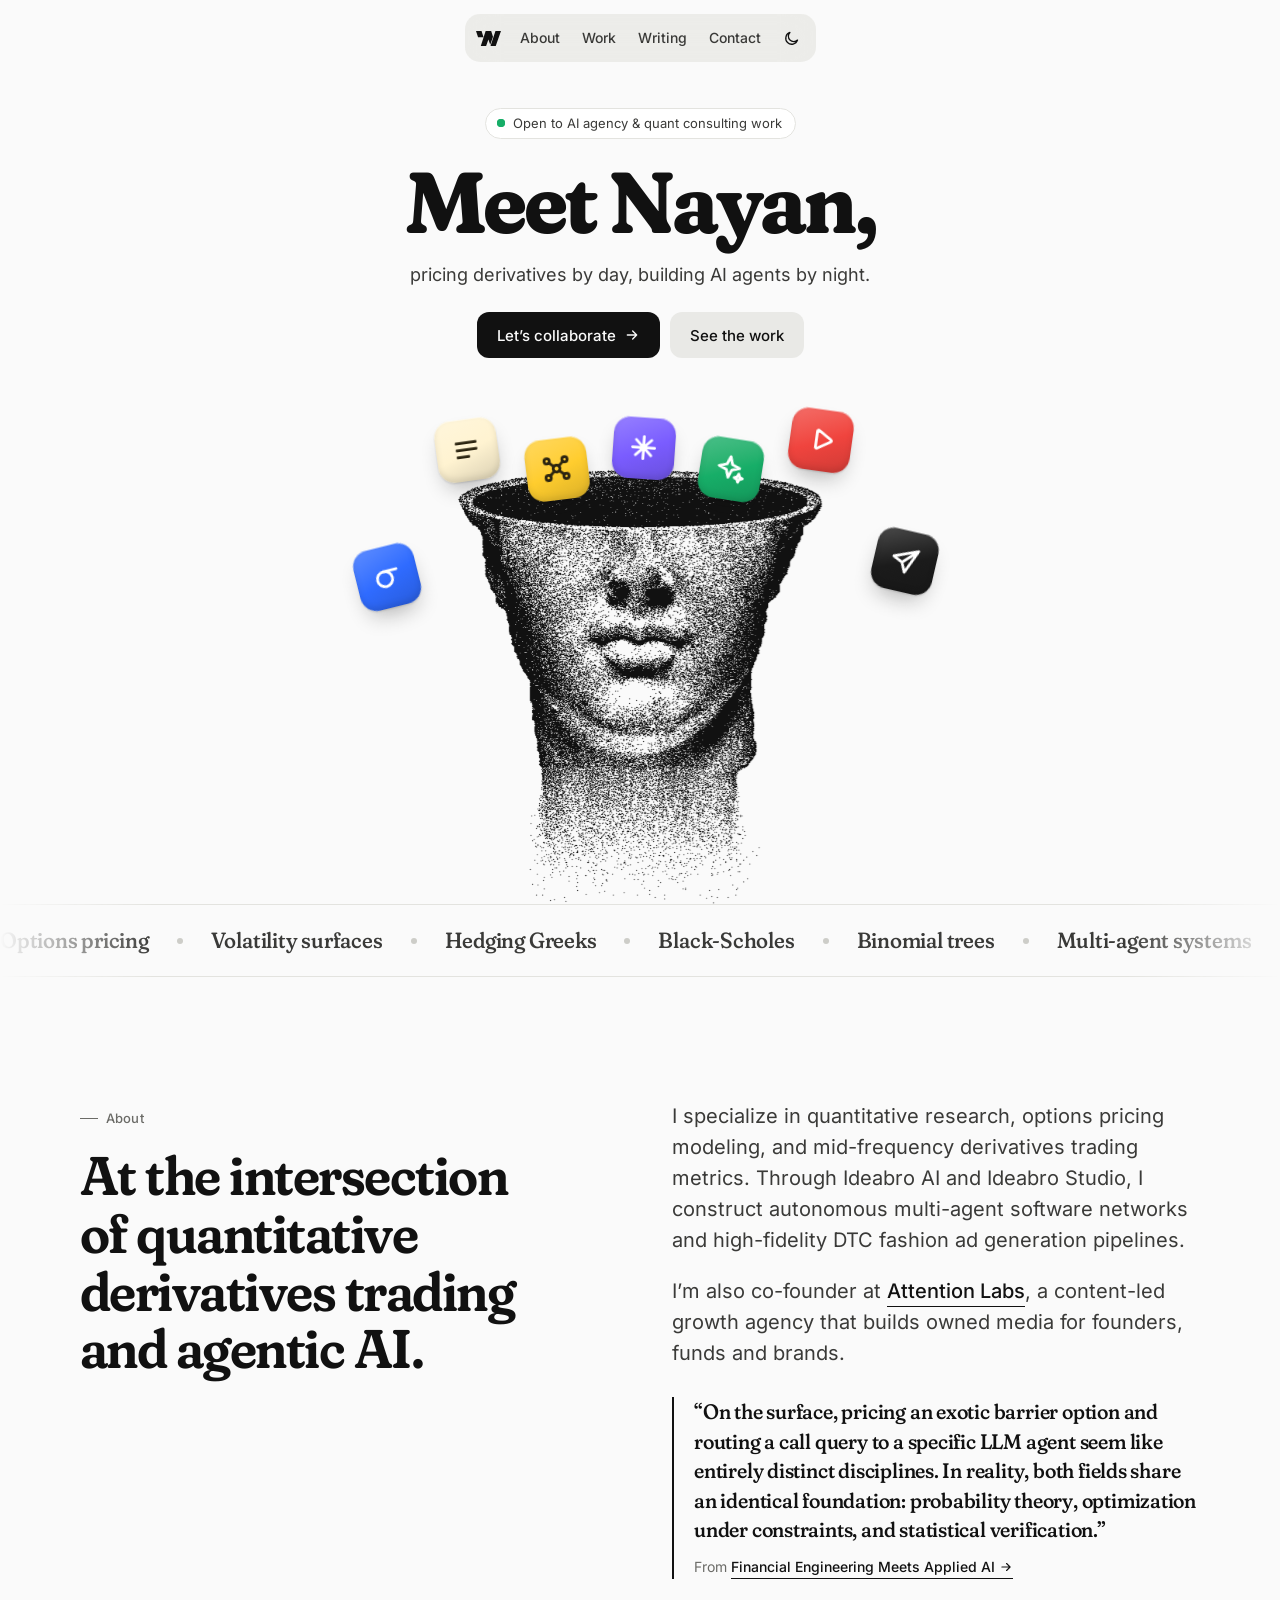
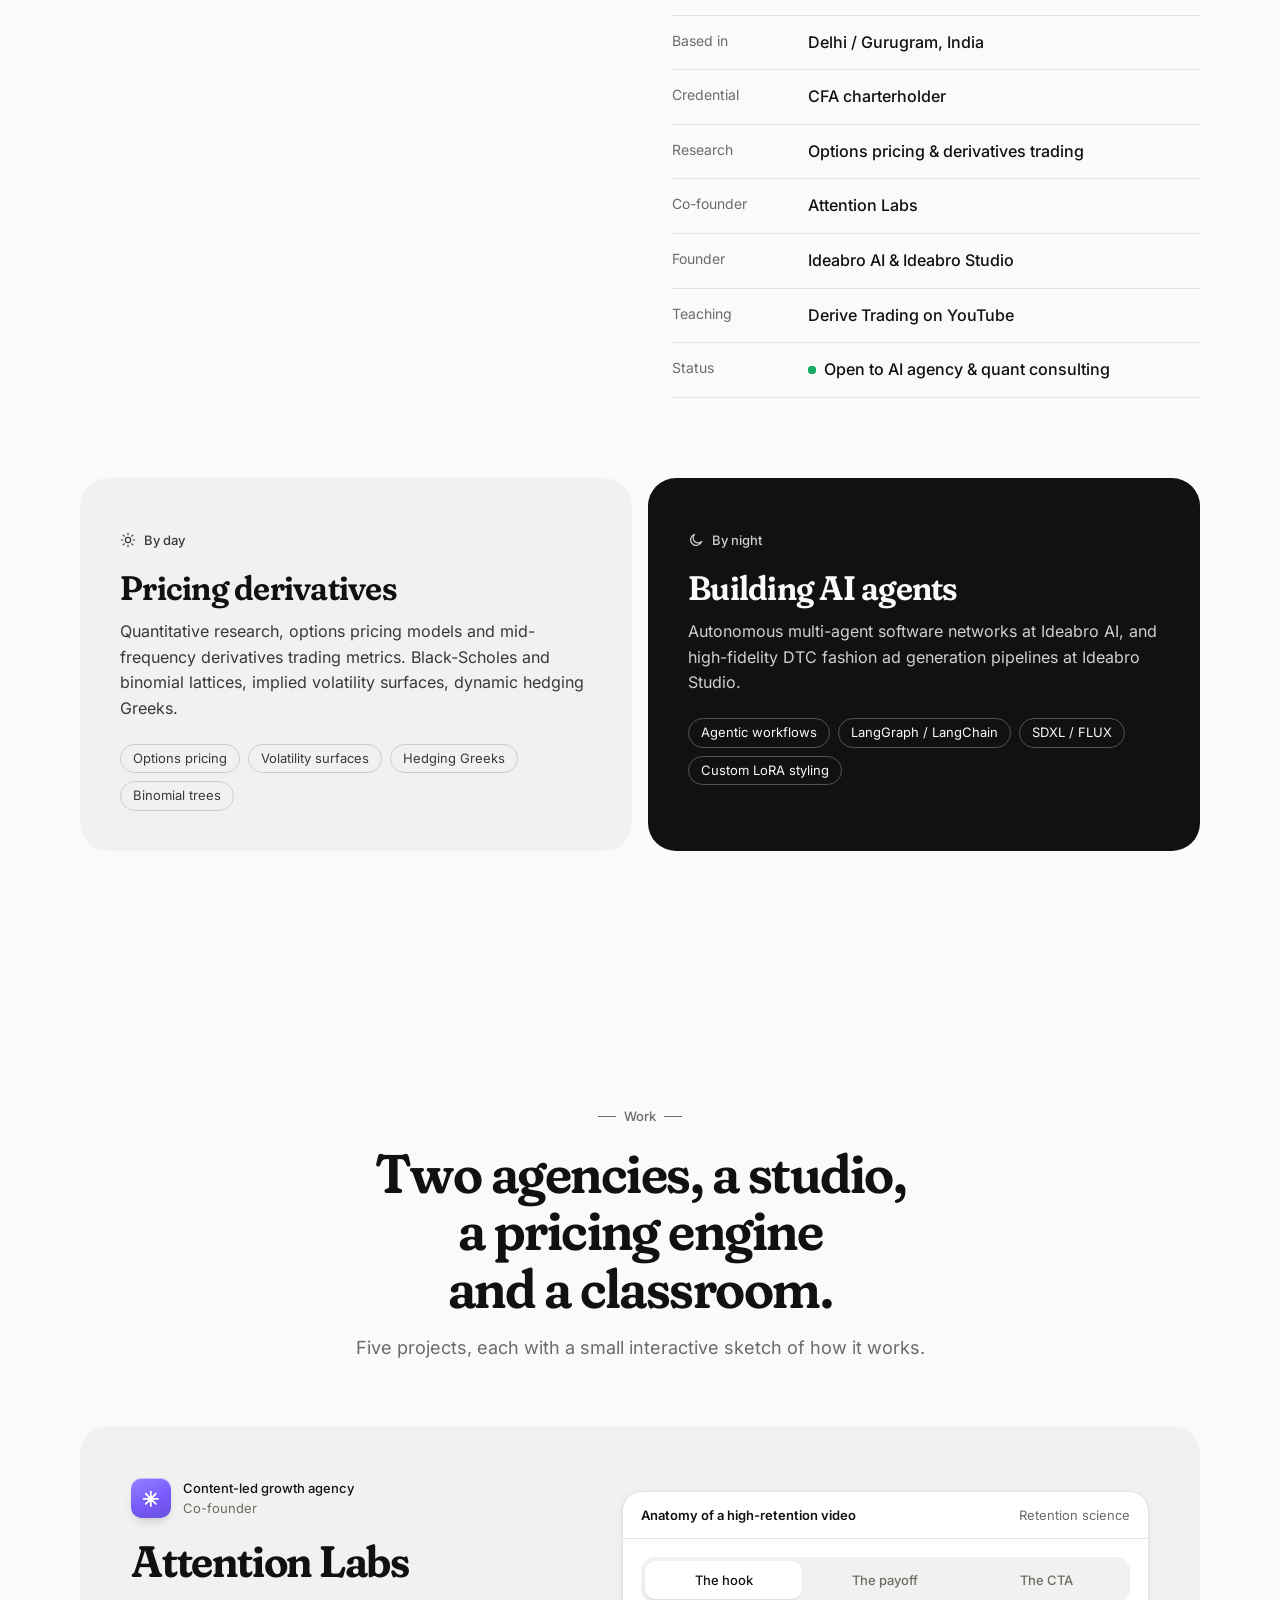
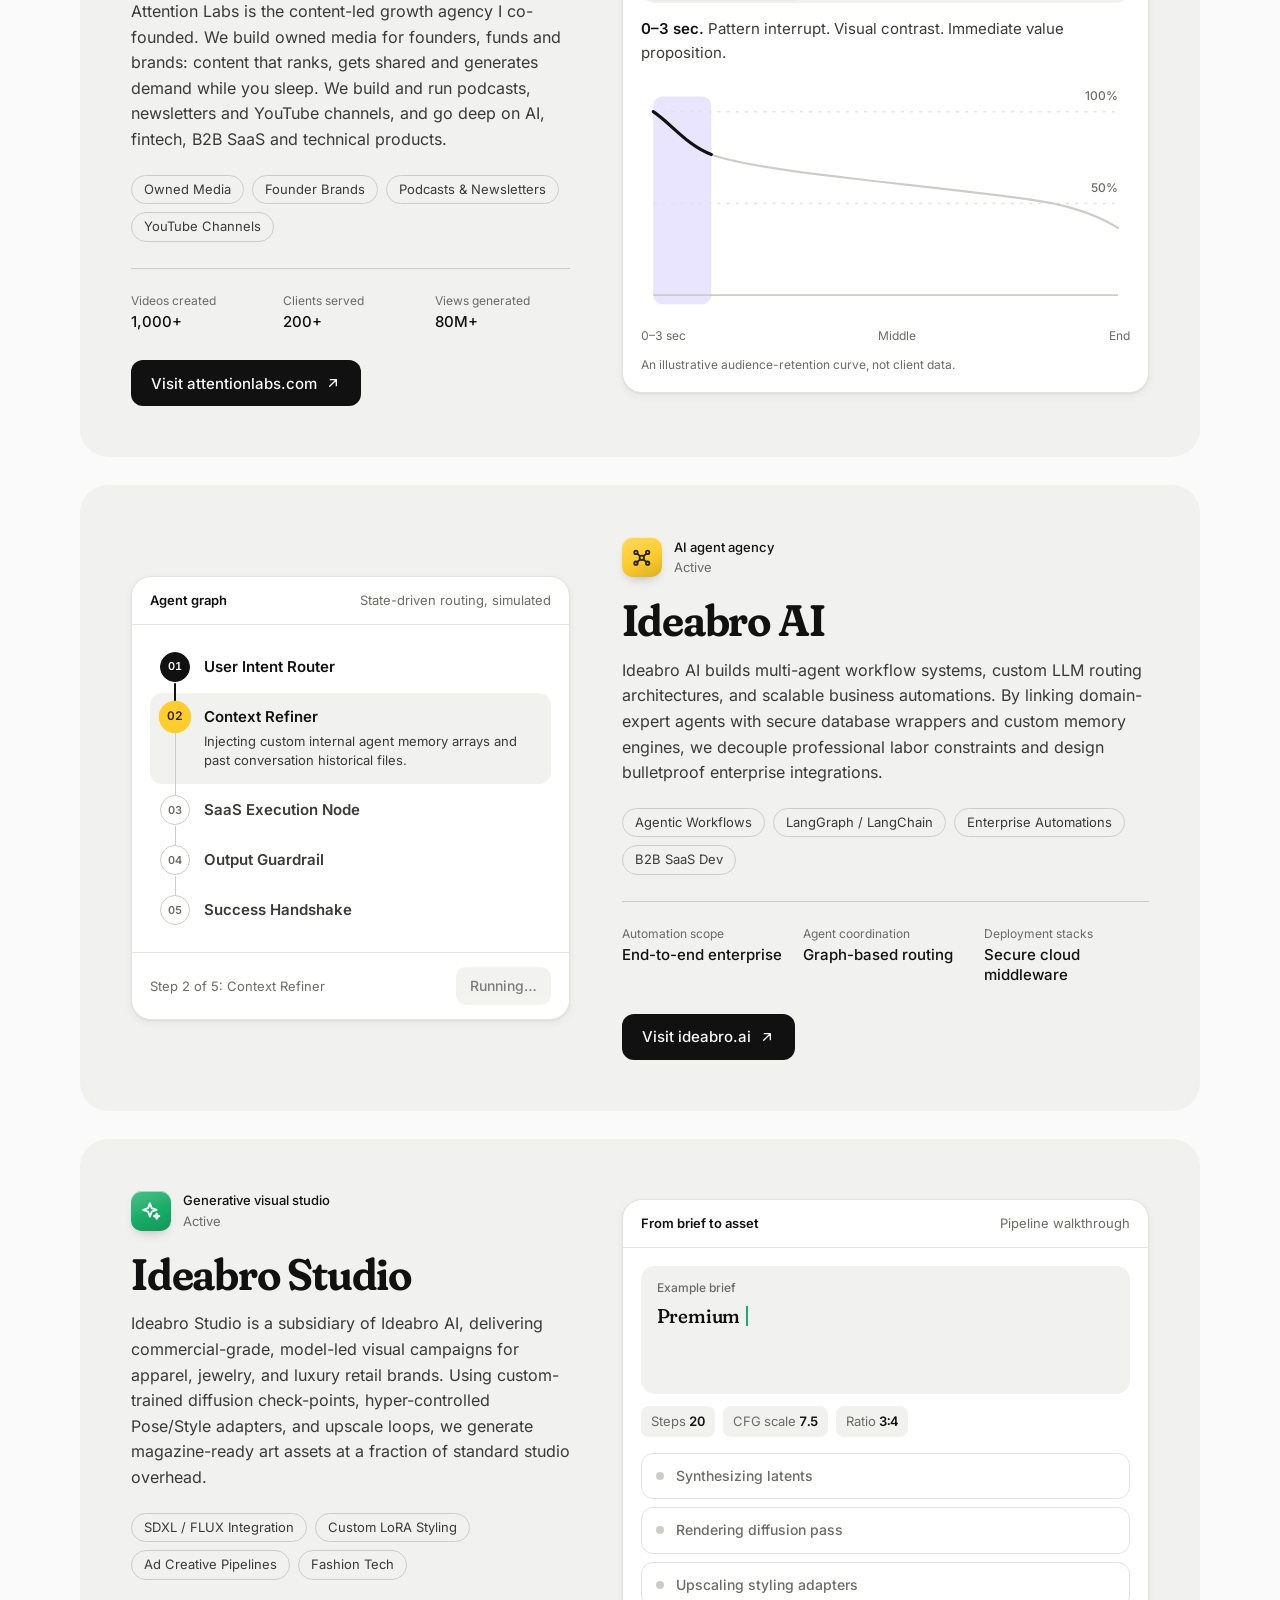
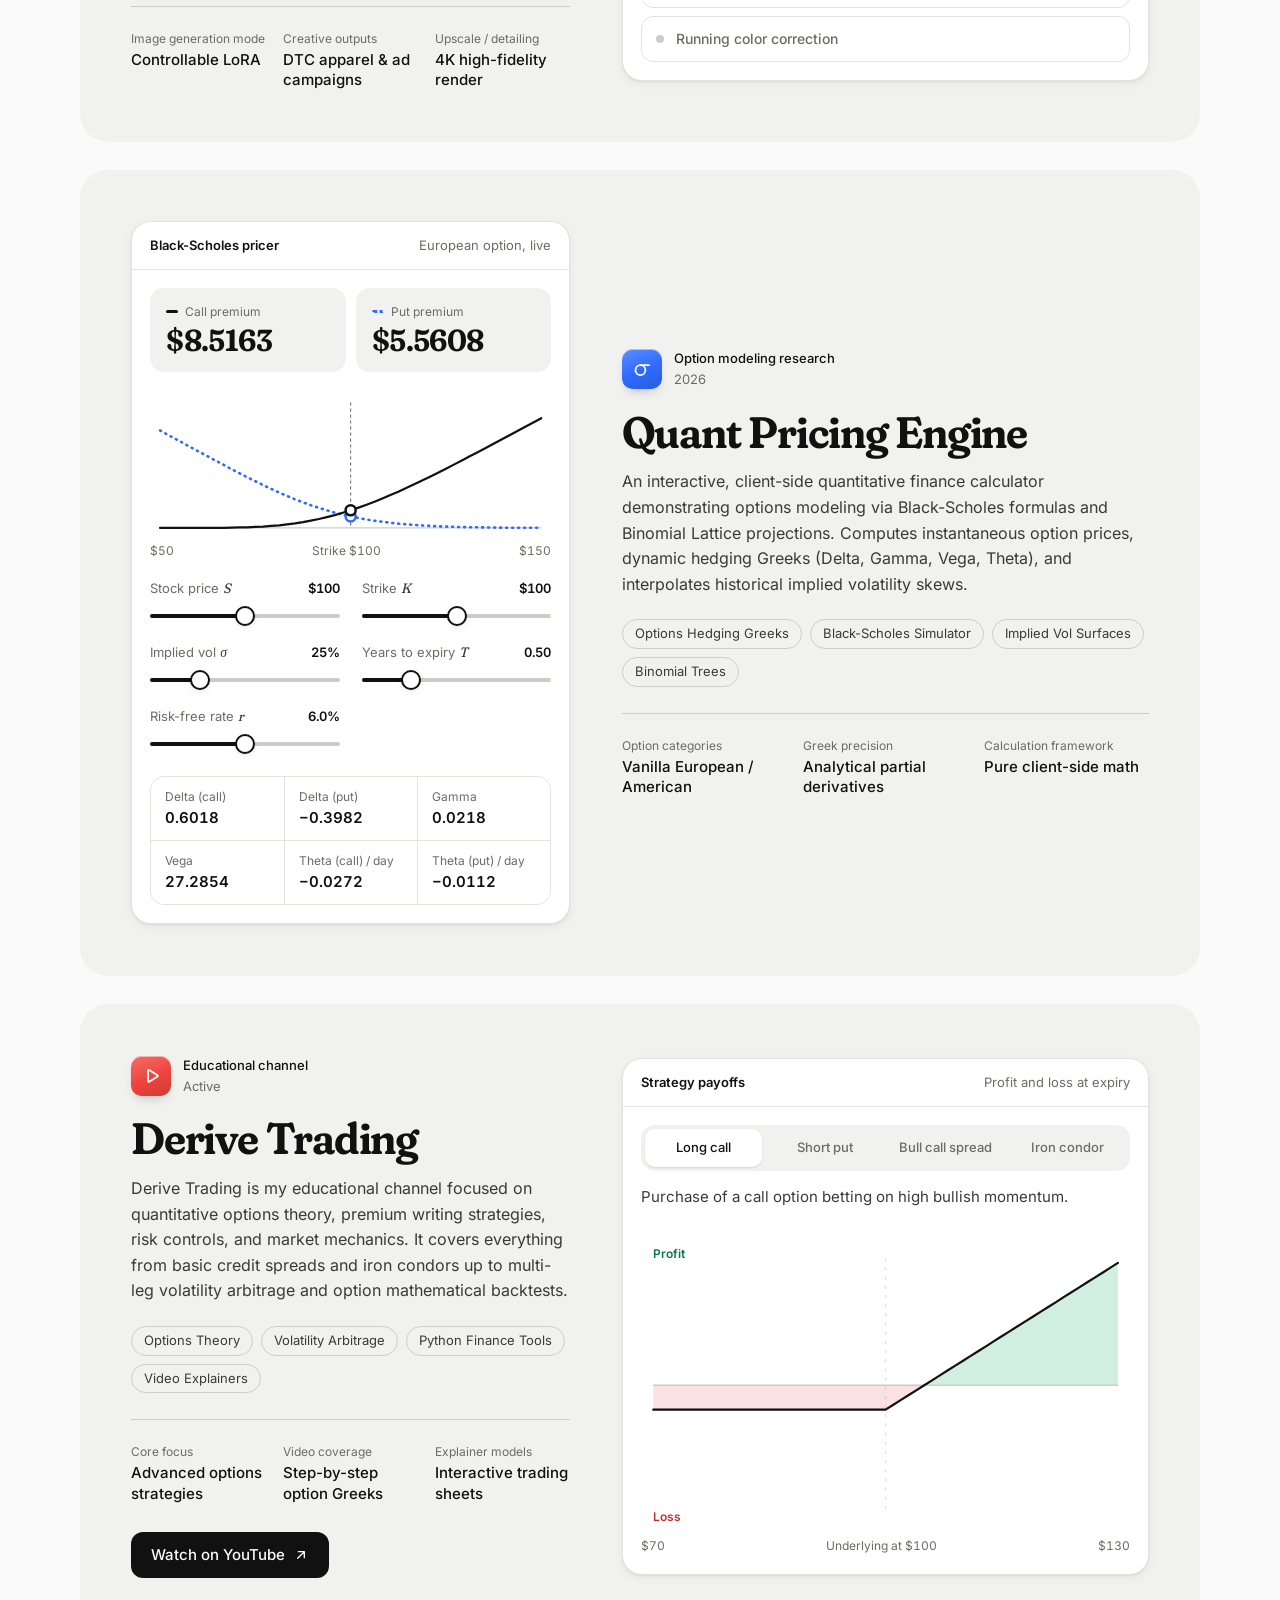
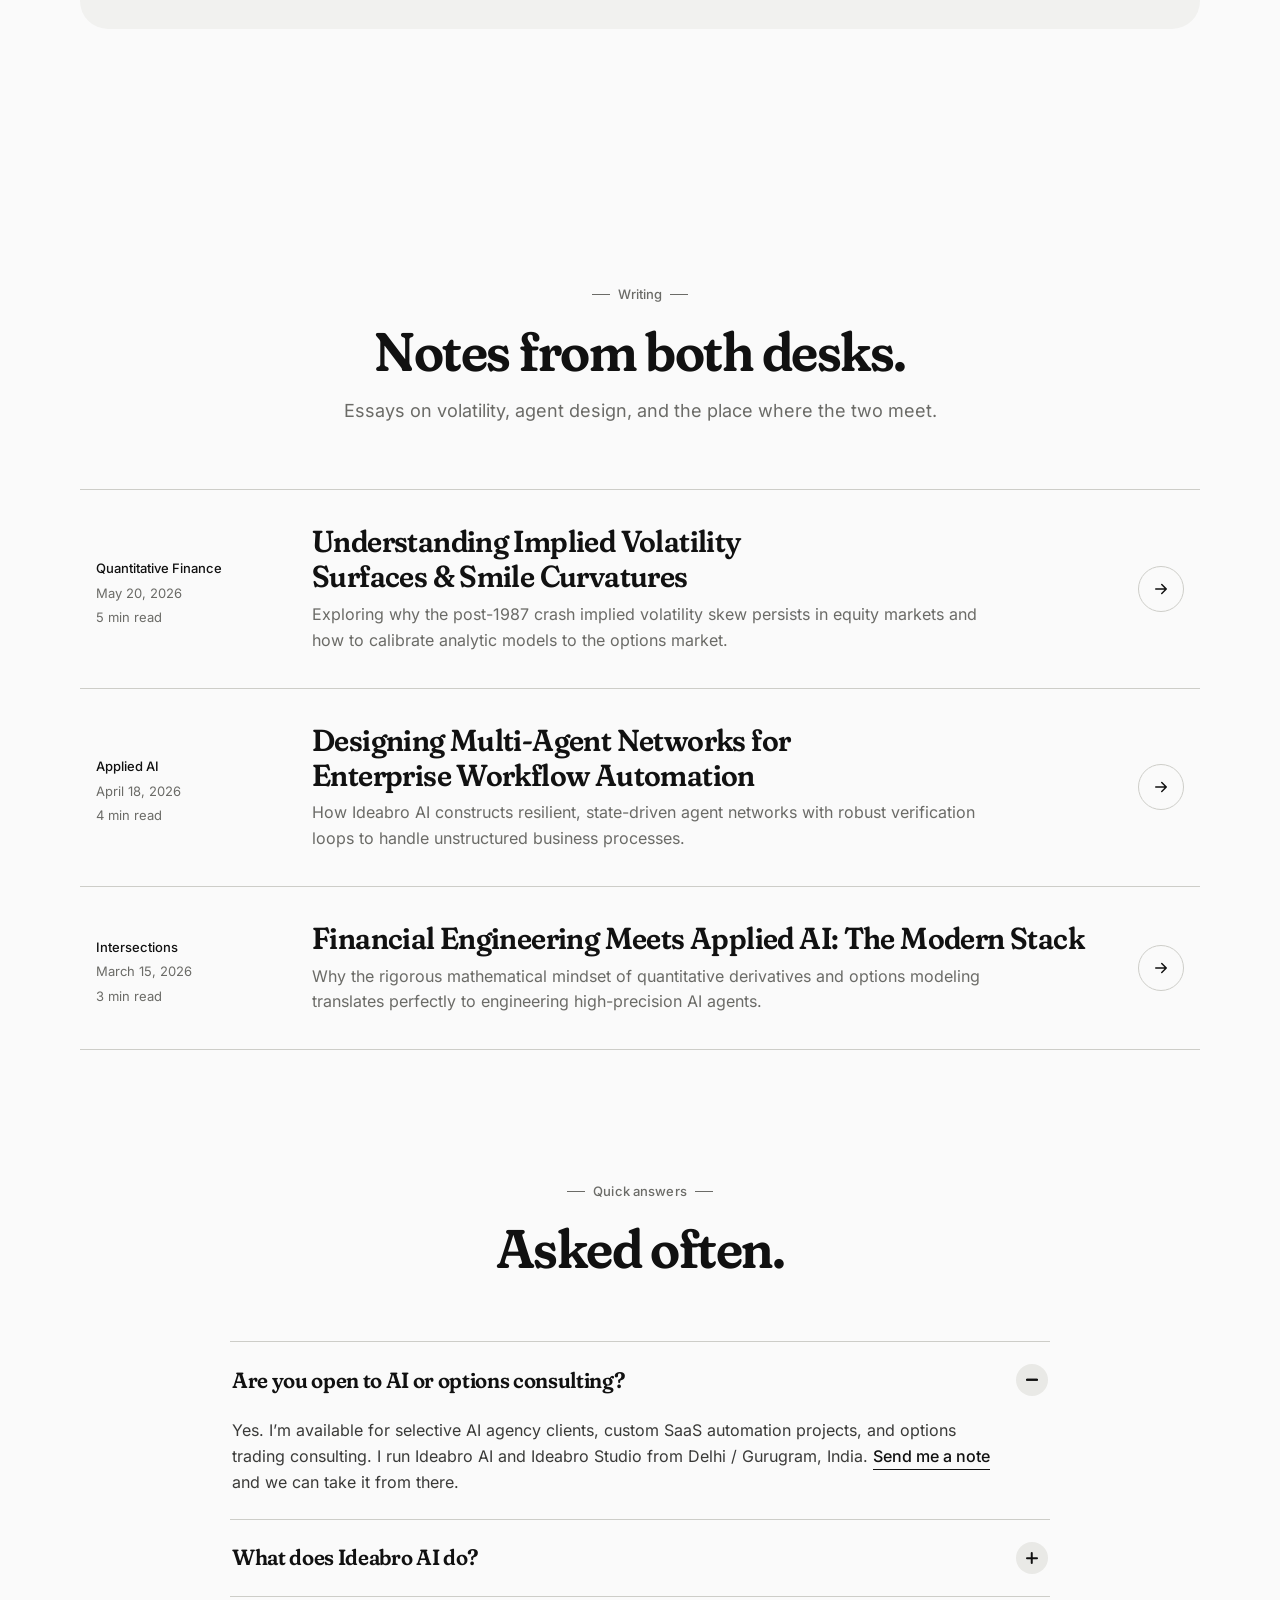
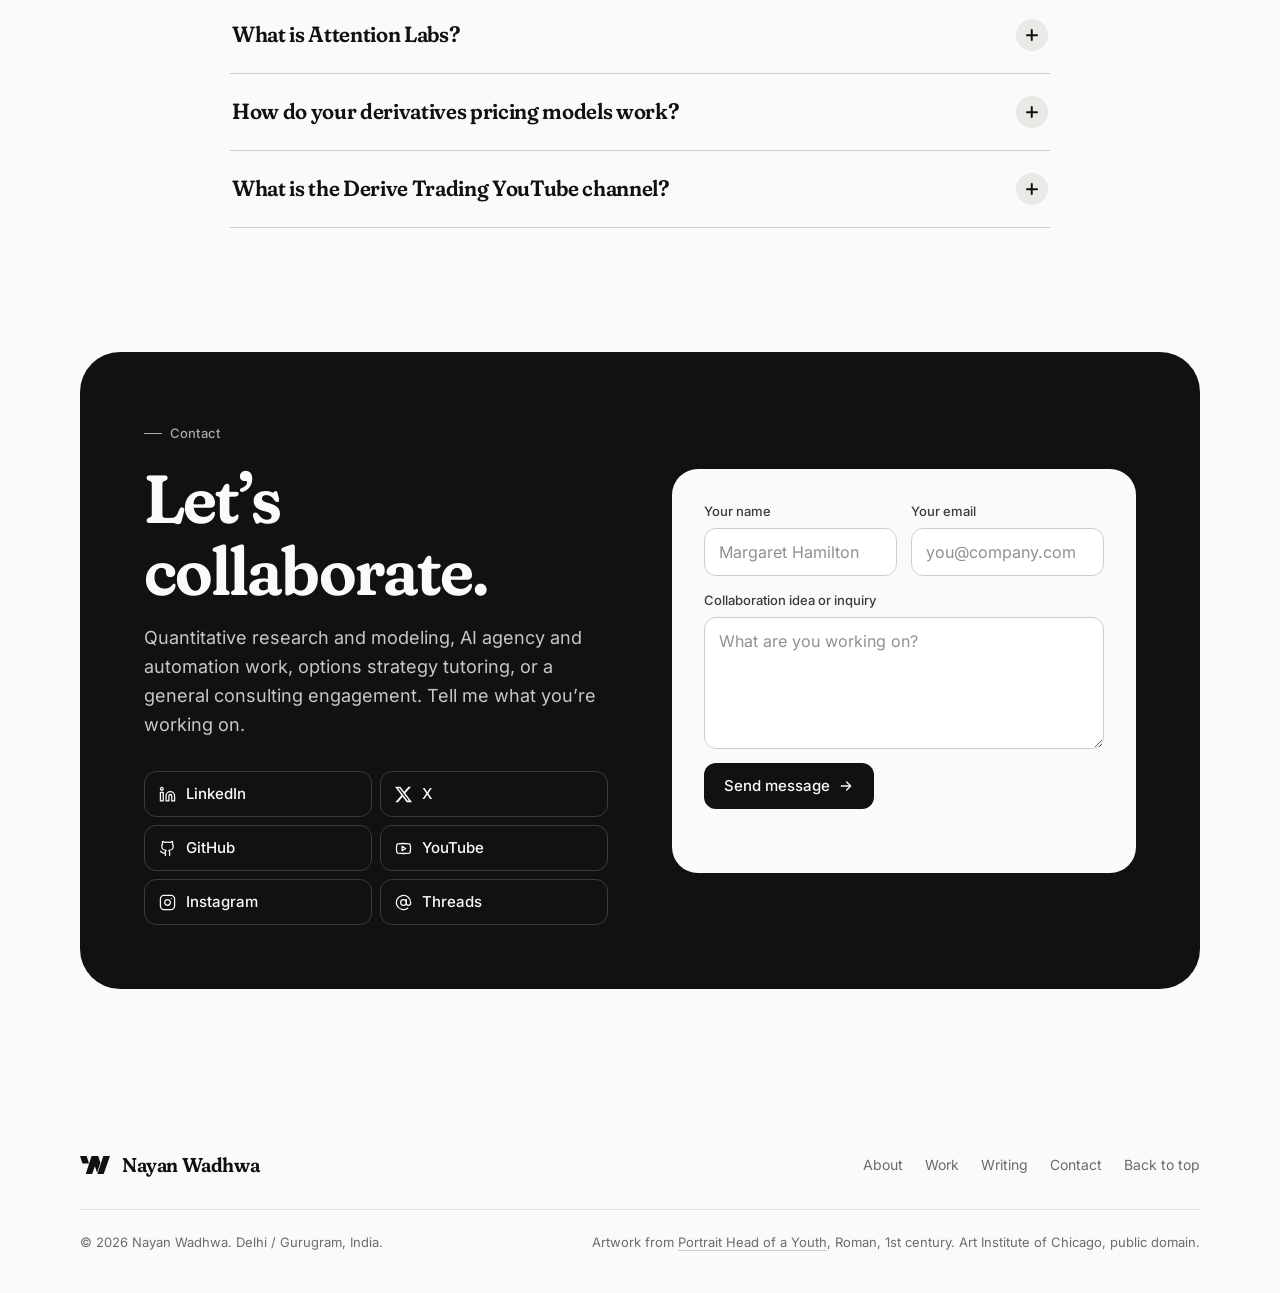
==== commit d21e719d: "Add Attention Labs and switch to the NW monogram logo Logo - Trace the supplied monogram into a vect" ====
--- a/index.html
+++ b/index.html
@@ -4,7 +4,7 @@
   <meta charset="utf-8">
   <meta name="viewport" content="width=device-width, initial-scale=1, viewport-fit=cover">
   <title>Nayan Wadhwa, CFA | Quant researcher and founder of Ideabro AI</title>
-  <meta name="description" content="Nayan Wadhwa, CFA. Pricing derivatives by day, building AI agents by night. Quantitative researcher and founder of Ideabro AI and Ideabro Studio, based in Delhi / Gurugram, India.">
+  <meta name="description" content="Nayan Wadhwa, CFA. Pricing derivatives by day, building AI agents by night. Quantitative researcher, co-founder of Attention Labs and founder of Ideabro AI, based in Delhi / Gurugram, India.">
   <meta name="author" content="Nayan Wadhwa">
   <meta name="theme-color" content="#fafafa">
   <link rel="canonical" href="https://nayanwadhwa.com/">
@@ -53,11 +53,14 @@
         "name": "Nayan Wadhwa",
         "honorificSuffix": "CFA",
         "url": "https://nayanwadhwa.com/",
-        "jobTitle": "Quantitative Researcher and Founder, Ideabro AI",
-        "description": "Quantitative researcher specialising in options pricing and derivatives trading, and founder of Ideabro AI and Ideabro Studio.",
+        "jobTitle": "Quantitative Researcher; Co-founder, Attention Labs; Founder, Ideabro AI",
+        "description": "Quantitative researcher specialising in options pricing and derivatives trading, co-founder of Attention Labs, and founder of Ideabro AI and Ideabro Studio.",
         "address": { "@type": "PostalAddress", "addressLocality": "Delhi / Gurugram", "addressCountry": "IN" },
-        "worksFor": { "@type": "Organization", "name": "Ideabro AI", "url": "https://ideabro.ai" },
-        "knowsAbout": ["Quantitative research", "Options pricing", "Derivatives trading", "Implied volatility surfaces", "Agentic AI", "Multi-agent systems", "Generative AI"],
+        "worksFor": [
+          { "@type": "Organization", "name": "Attention Labs", "url": "https://www.attentionlabs.com/" },
+          { "@type": "Organization", "name": "Ideabro AI", "url": "https://ideabro.ai" }
+        ],
+        "knowsAbout": ["Quantitative research", "Options pricing", "Derivatives trading", "Implied volatility surfaces", "Agentic AI", "Multi-agent systems", "Generative AI", "Content-led growth"],
         "sameAs": [
           "https://www.linkedin.com/in/nayanwadhwa/",
           "https://x.com/thenayanwadhwa",
@@ -81,7 +84,7 @@
 <body>
   <!-- Icon sprite -->
   <svg width="0" height="0" style="position:absolute" aria-hidden="true" focusable="false">
-    <symbol id="i-logo" viewBox="120 126 272 240"><path fill="currentColor" d="M140 350V205c0-53 55-63 116-63s116 10 116 63v145h-76V205c0-17-18-25-40-25s-40 8-40 25v145z"/></symbol>
+    <symbol id="i-logo" viewBox="0 0 586.7 352.5"><path fill="currentColor" d="M0 0H130.3L175.7 144.5H48ZM226.3 0H356.5L398.7 133.6 334.5 325.6 290.7 198.4 237.7 352.5H112ZM456.7 0H586.7L463.3 352.5H340.3Z"/></symbol>
     <symbol id="i-arrow" viewBox="0 0 24 24"><path fill="none" stroke="currentColor" stroke-width="2" stroke-linecap="round" stroke-linejoin="round" d="M5 12h14M13 6l6 6-6 6"/></symbol>
     <symbol id="i-out" viewBox="0 0 24 24"><path fill="none" stroke="currentColor" stroke-width="2" stroke-linecap="round" stroke-linejoin="round" d="M7 17 17 7M8 7h9v9"/></symbol>
     <symbol id="i-sun" viewBox="0 0 24 24"><circle cx="12" cy="12" r="4"/><path d="M12 2v2M12 20v2M4.9 4.9l1.4 1.4M17.7 17.7l1.4 1.4M2 12h2M20 12h2M6.3 17.7l-1.4 1.4M19.1 4.9l-1.4 1.4"/></symbol>
@@ -89,7 +92,7 @@
     <symbol id="t-quant" viewBox="0 0 24 24"><circle cx="10.5" cy="13.5" r="5.5"/><path d="M10.5 8H20"/></symbol>
     <symbol id="t-writing" viewBox="0 0 24 24"><path d="M5 7h14M5 12h14M5 17h8"/></symbol>
     <symbol id="t-agents" viewBox="0 0 24 24"><path d="M10.2 10.3 6.9 7.3M13.8 10.3l3.3-3M10.2 13.7l-3.3 3M13.8 13.7l3.3 3"/><circle cx="12" cy="12" r="2.5"/><circle cx="5.5" cy="6" r="1.9"/><circle cx="18.5" cy="6" r="1.9"/><circle cx="5.5" cy="18" r="1.9"/><circle cx="18.5" cy="18" r="1.9"/></symbol>
-    <symbol id="t-about" viewBox="0 0 24 24"><path d="M12 4.5 20 19H4z"/></symbol>
+    <symbol id="t-attention" viewBox="0 0 24 24"><path d="M12 4v16M4 12h16M6.4 6.4l11.2 11.2M17.6 6.4 6.4 17.6"/></symbol>
     <symbol id="t-studio" viewBox="0 0 24 24"><path class="fill" d="M11 3.5 13 9l5.5 2L13 13l-2 5.5L9 13l-5.5-2L9 9zM18.5 15l.9 2.1 2.1.9-2.1.9-.9 2.1-.9-2.1-2.1-.9 2.1-.9z"/></symbol>
     <symbol id="t-derive" viewBox="0 0 24 24"><path class="fill" d="M9 6.2v11.6a.8.8 0 0 0 1.2.7l9.3-5.8a.8.8 0 0 0 0-1.4l-9.3-5.8a.8.8 0 0 0-1.2.7z"/></symbol>
     <symbol id="t-contact" viewBox="0 0 24 24"><path d="M20.5 3.5 13.6 20.3l-3.2-6.7-6.7-3.2zM10.4 13.6l10.1-10.1"/></symbol>
@@ -133,10 +136,11 @@
       </h1>
 
       <div class="hero__sub" data-enter style="--i:3">
-        <p class="sr-only">Pricing derivatives by day, building AI agents by night. Quant researcher, CFA charterholder and founder of Ideabro AI.</p>
+        <p class="sr-only">Pricing derivatives by day, building AI agents by night. Quant researcher, CFA charterholder, co-founder of Attention Labs and founder of Ideabro AI.</p>
         <div class="rotator" data-rotator aria-hidden="true">
           <span class="rotator__item is-active">pricing derivatives by day, building AI agents by night.</span>
           <span class="rotator__item">quant researcher, CFA charterholder and founder of Ideabro AI.</span>
+          <span class="rotator__item">co-founder of Attention Labs, a content-led growth agency.</span>
           <span class="rotator__item">at the intersection of quantitative derivatives trading and agentic AI.</span>
         </div>
       </div>
@@ -179,9 +183,9 @@
               </a>
             </li>
             <li class="slot" style="--x:50.5;--y:13.5;--xm:50;--ym:29.5;--depth:0.35">
-              <a class="tile" href="#about" style="--r:4deg;--i:3;--dur:6.8s;--delay:-3s">
-                <span class="tile__face t-about"><svg aria-hidden="true"><use href="#t-about"/></svg></span>
-                <span class="tile__tip">About Nayan</span>
+              <a class="tile" href="#attention-labs" style="--r:4deg;--i:3;--dur:6.8s;--delay:-3s">
+                <span class="tile__face t-attention"><svg aria-hidden="true"><use href="#t-attention"/></svg></span>
+                <span class="tile__tip">Attention Labs</span>
               </a>
             </li>
             <li class="slot" style="--x:63.5;--y:17.5;--xm:69;--ym:31.5;--depth:0.5">
@@ -210,10 +214,10 @@
     <!-- Marquee -->
     <div class="marquee" aria-hidden="true">
       <div class="marquee__track">
-        <span>Options pricing</span><i></i><span>Volatility surfaces</span><i></i><span>Hedging Greeks</span><i></i><span>Black-Scholes</span><i></i><span>Binomial trees</span><i></i><span>Multi-agent systems</span><i></i><span>LangGraph</span><i></i><span>LLM routing</span><i></i><span>Diffusion pipelines</span><i></i><span>Custom LoRA</span><i></i><span>Volatility arbitrage</span><i></i><span>Python</span><i></i>
+        <span>Options pricing</span><i></i><span>Volatility surfaces</span><i></i><span>Hedging Greeks</span><i></i><span>Black-Scholes</span><i></i><span>Binomial trees</span><i></i><span>Multi-agent systems</span><i></i><span>LangGraph</span><i></i><span>LLM routing</span><i></i><span>Diffusion pipelines</span><i></i><span>Custom LoRA</span><i></i><span>Volatility arbitrage</span><i></i><span>Python</span><i></i><span>Content-led growth</span><i></i><span>Owned media</span><i></i>
       </div>
       <div class="marquee__track" aria-hidden="true">
-        <span>Options pricing</span><i></i><span>Volatility surfaces</span><i></i><span>Hedging Greeks</span><i></i><span>Black-Scholes</span><i></i><span>Binomial trees</span><i></i><span>Multi-agent systems</span><i></i><span>LangGraph</span><i></i><span>LLM routing</span><i></i><span>Diffusion pipelines</span><i></i><span>Custom LoRA</span><i></i><span>Volatility arbitrage</span><i></i><span>Python</span><i></i>
+        <span>Options pricing</span><i></i><span>Volatility surfaces</span><i></i><span>Hedging Greeks</span><i></i><span>Black-Scholes</span><i></i><span>Binomial trees</span><i></i><span>Multi-agent systems</span><i></i><span>LangGraph</span><i></i><span>LLM routing</span><i></i><span>Diffusion pipelines</span><i></i><span>Custom LoRA</span><i></i><span>Volatility arbitrage</span><i></i><span>Python</span><i></i><span>Content-led growth</span><i></i><span>Owned media</span><i></i>
       </div>
     </div>
 
@@ -227,6 +231,7 @@
 
         <div data-reveal style="--i:1">
           <p class="about__lead">I specialize in quantitative research, options pricing modeling, and mid-frequency derivatives trading metrics. Through Ideabro AI and Ideabro Studio, I construct autonomous multi-agent software networks and high-fidelity DTC fashion ad generation pipelines.</p>
+          <p class="about__lead">I’m also co-founder at <a class="link" href="https://www.attentionlabs.com/" target="_blank" rel="noopener">Attention Labs</a>, a content-led growth agency that builds owned media for founders, funds and brands.</p>
 
           <blockquote class="pull">
             <p>“On the surface, pricing an exotic barrier option and routing a call query to a specific LLM agent seem like entirely distinct disciplines. In reality, both fields share an identical foundation: probability theory, optimization under constraints, and statistical verification.”</p>
@@ -237,7 +242,8 @@
             <div><dt>Based in</dt><dd>Delhi / Gurugram, India</dd></div>
             <div><dt>Credential</dt><dd>CFA charterholder</dd></div>
             <div><dt>Research</dt><dd>Options pricing &amp; derivatives trading</dd></div>
-            <div><dt>Ventures</dt><dd>Ideabro AI &amp; Ideabro Studio</dd></div>
+            <div><dt>Co-founder</dt><dd>Attention Labs</dd></div>
+            <div><dt>Founder</dt><dd>Ideabro AI &amp; Ideabro Studio</dd></div>
             <div><dt>Teaching</dt><dd>Derive Trading on YouTube</dd></div>
             <div><dt>Status</dt><dd><span class="dot" aria-hidden="true"></span>Open to AI agency &amp; quant consulting</dd></div>
           </dl>
@@ -269,11 +275,59 @@
       <div class="wrap">
         <header class="section__head" data-reveal>
           <p class="eyebrow">Work</p>
-          <h2 class="display" id="work-title">An agency, a studio, a pricing engine and a classroom.</h2>
-          <p class="section__lede">Four projects, each with a small interactive sketch of how it works.</p>
+          <h2 class="display" id="work-title">Two agencies, a studio, a pricing engine and a classroom.</h2>
+          <p class="section__lede">Five projects, each with a small interactive sketch of how it works.</p>
         </header>
 
         <div class="projects">
+          <!-- Attention Labs -->
+          <article class="project" id="attention-labs" data-reveal>
+            <div class="project__info">
+              <p class="project__meta"><span class="tile__face t-attention"><svg aria-hidden="true"><use href="#t-attention"/></svg></span><span><b>Content-led growth agency</b>Co-founder</span></p>
+              <h3>Attention Labs</h3>
+              <p class="project__text">Attention Labs is the content-led growth agency I co-founded. We build owned media for founders, funds and brands: content that ranks, gets shared and generates demand while you sleep. We build and run podcasts, newsletters and YouTube channels, and go deep on AI, fintech, B2B SaaS and technical products.</p>
+              <ul class="chips" aria-label="Focus areas">
+                <li>Owned Media</li><li>Founder Brands</li><li>Podcasts &amp; Newsletters</li><li>YouTube Channels</li>
+              </ul>
+              <dl class="specs">
+                <div><dt>Videos created</dt><dd>1,000+</dd></div>
+                <div><dt>Clients served</dt><dd>200+</dd></div>
+                <div><dt>Views generated</dt><dd>80M+</dd></div>
+              </dl>
+              <p class="project__cta"><a class="btn btn--primary" href="https://www.attentionlabs.com/" target="_blank" rel="noopener">Visit attentionlabs.com <svg class="i-out" aria-hidden="true"><use href="#i-out"/></svg></a></p>
+            </div>
+
+            <div class="demo" data-retention>
+              <div class="demo__bar"><b>Anatomy of a high-retention video</b><span>Retention science</span></div>
+              <div class="demo__body">
+                <div class="segmented segmented--3" role="group" aria-label="Part of the video">
+                  <button type="button" data-phase="hook" aria-pressed="true">The hook</button>
+                  <button type="button" data-phase="payoff" aria-pressed="false">The payoff</button>
+                  <button type="button" data-phase="cta" aria-pressed="false">The CTA</button>
+                </div>
+                <p class="payoff__desc" id="retention-desc" data-retention-desc aria-live="polite"><b>0–3 sec.</b> Pattern interrupt. Visual contrast. Immediate value proposition.</p>
+                <figure class="plot">
+                  <div class="plot__canvas">
+                  <svg class="chart" viewBox="0 0 320 160" role="img" aria-labelledby="retention-desc">
+                    <rect class="band" data-band x="8" y="14" width="38" height="136" rx="6"/>
+                    <line class="grid" x1="8" y1="24" x2="312" y2="24"/>
+                    <line class="grid" x1="8" y1="84" x2="312" y2="84"/>
+                    <line class="axis" x1="8" y1="144" x2="312" y2="144"/>
+                    <path class="curve curve--ghost" d="M8 24C20 32 30 46 46 52C78 64 190 72 258 82C276 84.6 296 90 312 100"/>
+                    <path class="curve seg is-on" data-seg="hook" d="M8 24C20 32 30 46 46 52"/>
+                    <path class="curve seg" data-seg="payoff" d="M46 52C78 64 190 72 258 82"/>
+                    <path class="curve seg" data-seg="cta" d="M258 82C276 84.6 296 90 312 100"/>
+                  </svg>
+                  <span class="plot__tag plot__tag--y" style="top:15%" aria-hidden="true">100%</span>
+                  <span class="plot__tag plot__tag--y" style="top:52.5%" aria-hidden="true">50%</span>
+                  </div>
+                  <figcaption class="plot__axis"><span>0–3 sec</span><span>Middle</span><span>End</span></figcaption>
+                </figure>
+                <p class="demo__note">An illustrative audience-retention curve, not client data.</p>
+              </div>
+            </div>
+          </article>
+
           <!-- Ideabro AI -->
           <article class="project" id="ideabro-ai" data-reveal>
             <div class="project__info">
@@ -516,6 +570,12 @@
             </div>
           </details>
           <details name="faq">
+            <summary>What is Attention Labs?<i aria-hidden="true"></i></summary>
+            <div class="faq__body">
+              <p>A content-led growth agency I co-founded. We build owned media for founders, funds and brands: podcasts, newsletters and YouTube channels that rank, get shared and generate demand. More at <a class="link" href="https://www.attentionlabs.com/" target="_blank" rel="noopener">attentionlabs.com</a>.</p>
+            </div>
+          </details>
+          <details name="faq">
             <summary>How do your derivatives pricing models work?<i aria-hidden="true"></i></summary>
             <div class="faq__body">
               <p>The Quant Pricing Engine models options with Black-Scholes formulas and binomial lattice projections. It computes option prices and the dynamic hedging Greeks (Delta, Gamma, Vega, Theta), and interpolates implied volatility skews. You can <a class="link" href="#pricing-engine">try the Black-Scholes pricer</a> on this page.</p>
--- a/assets/css/styles.css
+++ b/assets/css/styles.css
@@ -403,7 +403,7 @@
 .t-quant { --c: var(--blue); }
 .t-writing { --c: var(--cream); --fg: #2b2410; }
 .t-agents { --c: var(--yellow); --fg: #2b2410; }
-.t-about { --c: var(--violet); }
+.t-attention { --c: var(--violet); }
 .t-studio { --c: var(--green); }
 .t-derive { --c: var(--red); }
 .t-contact { --c: #1b1b1b; }
@@ -458,8 +458,8 @@
 }
 
 .nav__logo svg {
-  width: 19px;
-  height: 19px;
+  width: 25px;
+  height: 15px;
 }
 
 .nav__theme svg {
@@ -821,6 +821,10 @@
   color: var(--ink-soft);
 }
 
+.about__lead + .about__lead {
+  margin-top: 1em;
+}
+
 .pull {
   margin-top: 28px;
   padding-left: 20px;
@@ -1510,6 +1514,10 @@
   margin: 0;
 }
 
+.payoff__desc + .plot {
+  margin-top: 10px;
+}
+
 .plot__canvas {
   position: relative;
 }
@@ -1672,6 +1680,49 @@
   .segmented {
     grid-template-columns: repeat(4, 1fr);
   }
+}
+
+/* Demo 5: retention curve */
+.segmented.segmented--3 {
+  grid-template-columns: repeat(3, 1fr);
+}
+
+.payoff__desc b {
+  font-weight: 600;
+  color: var(--ink);
+}
+
+.chart .band {
+  fill: color-mix(in srgb, var(--violet) 16%, transparent);
+  transition: x 0.6s var(--ease), width 0.6s var(--ease);
+}
+
+.chart .curve--ghost {
+  stroke: var(--line-strong);
+}
+
+.chart .seg {
+  stroke-width: 3.2;
+  opacity: 0;
+  transition: opacity 0.45s var(--ease);
+}
+
+.chart .seg.is-on {
+  opacity: 1;
+}
+
+.plot__tag--y {
+  right: 2.5%;
+  left: auto;
+  font-weight: 500;
+  color: var(--muted);
+  translate: 0 -135%;
+}
+
+.demo__note {
+  margin-top: 10px;
+  font-size: 0.75rem;
+  color: var(--muted);
 }
 
 /* 9. Writing -------------------------------------------------------------- */
@@ -2072,8 +2123,8 @@
 }
 
 .footer__brand svg {
-  width: 22px;
-  height: 22px;
+  width: 30px;
+  height: 18px;
 }
 
 .footer__links {
